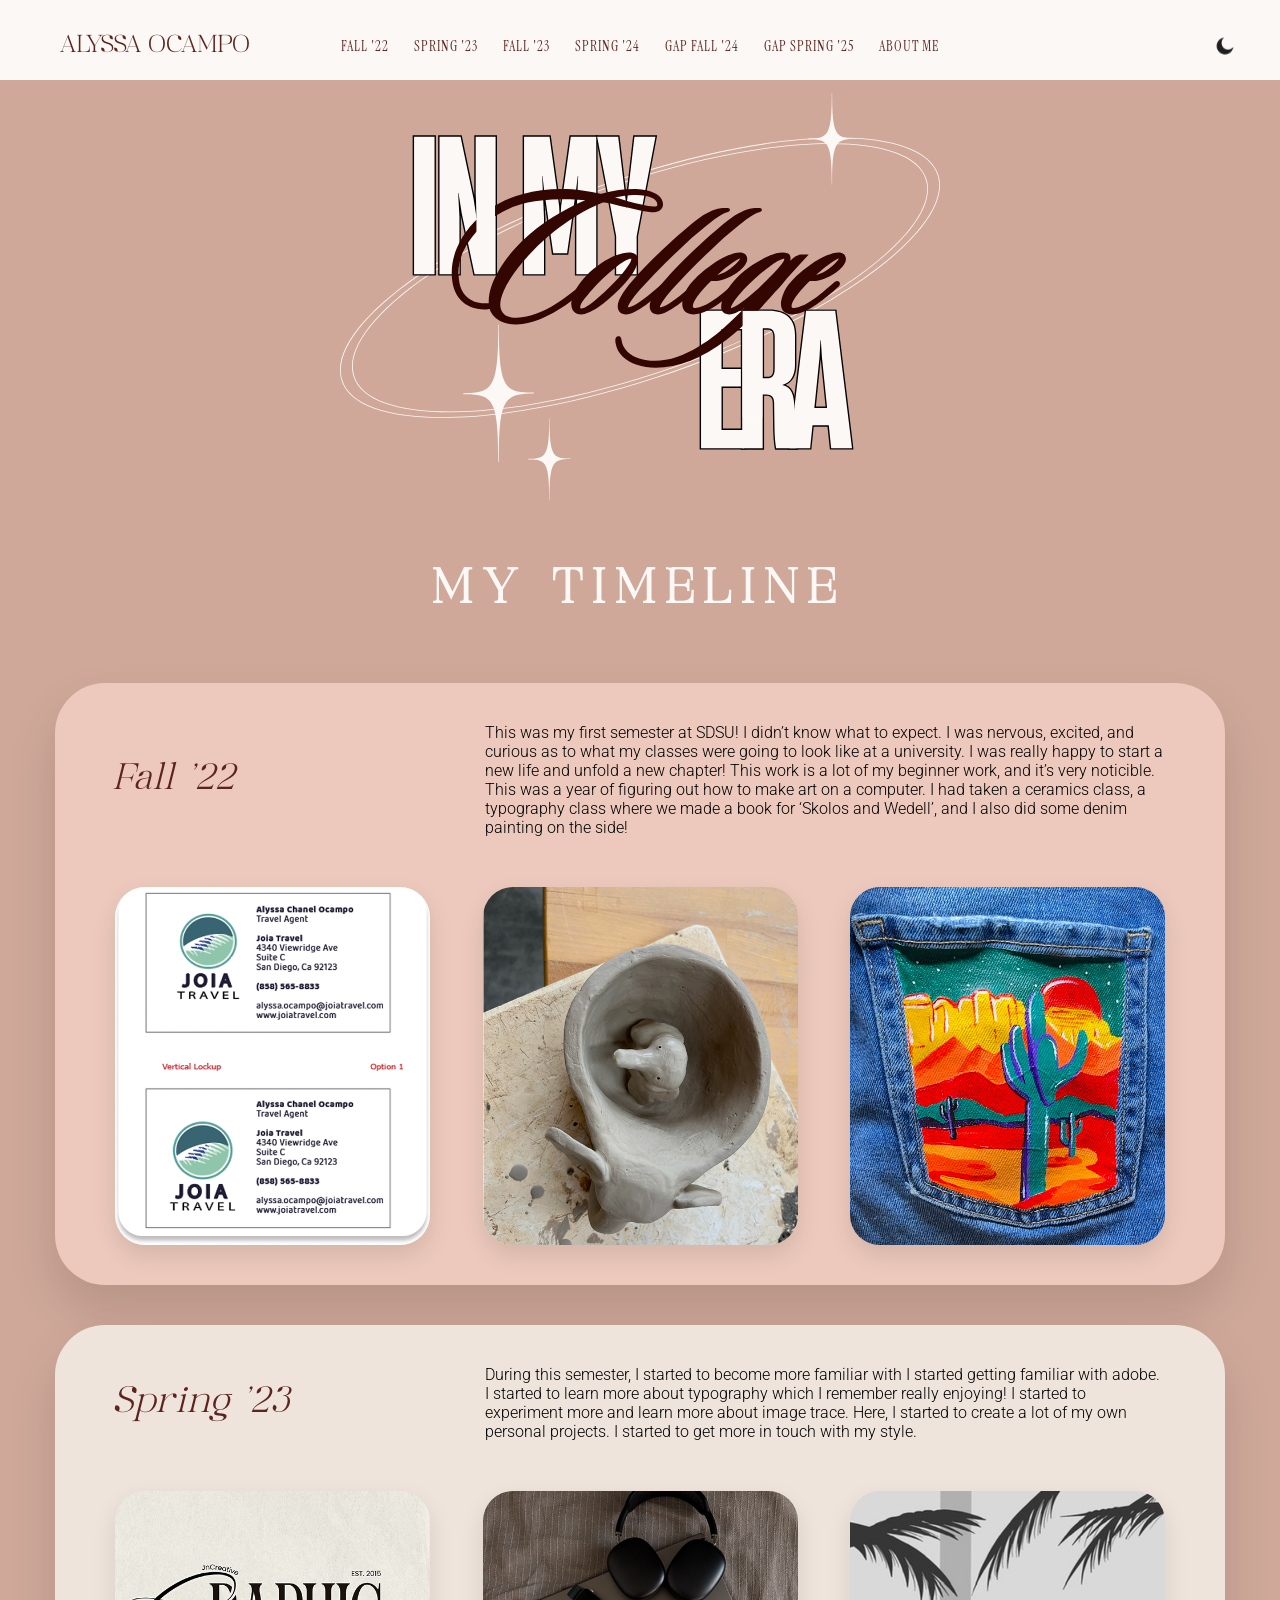
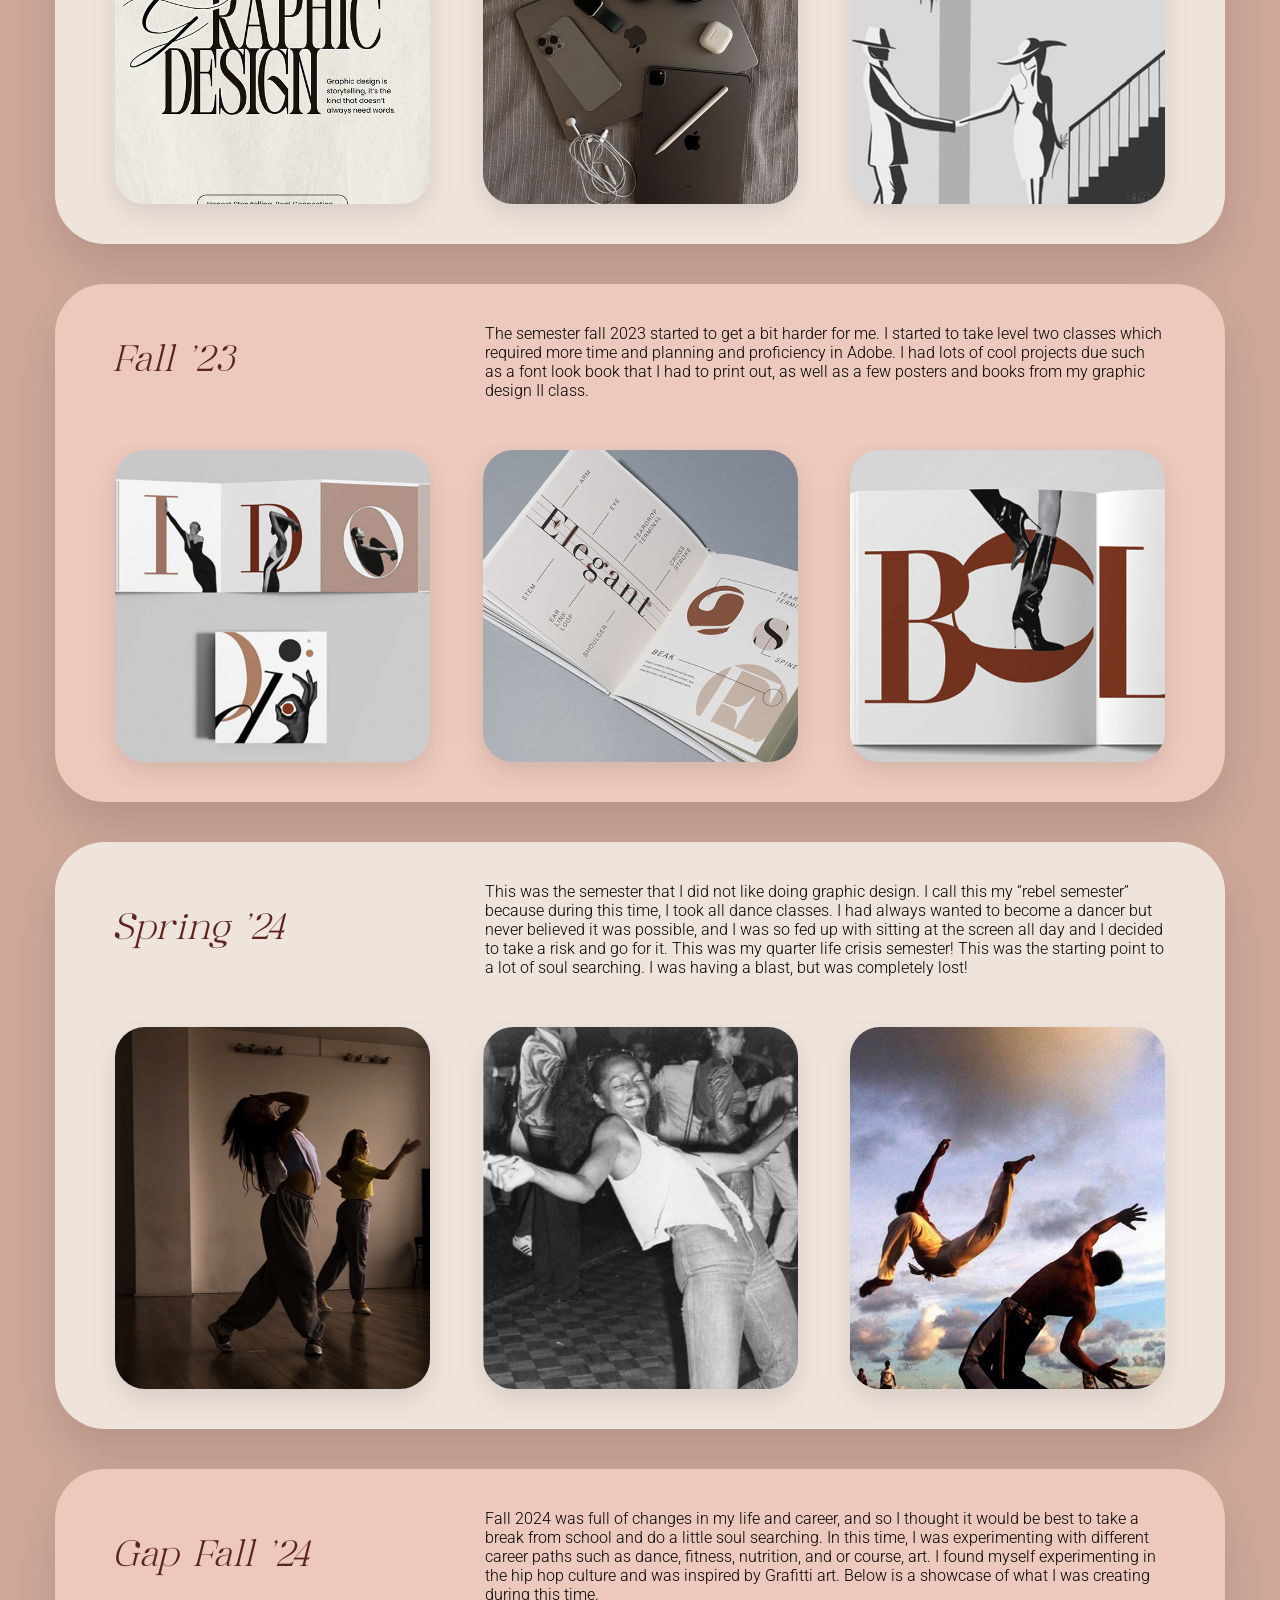
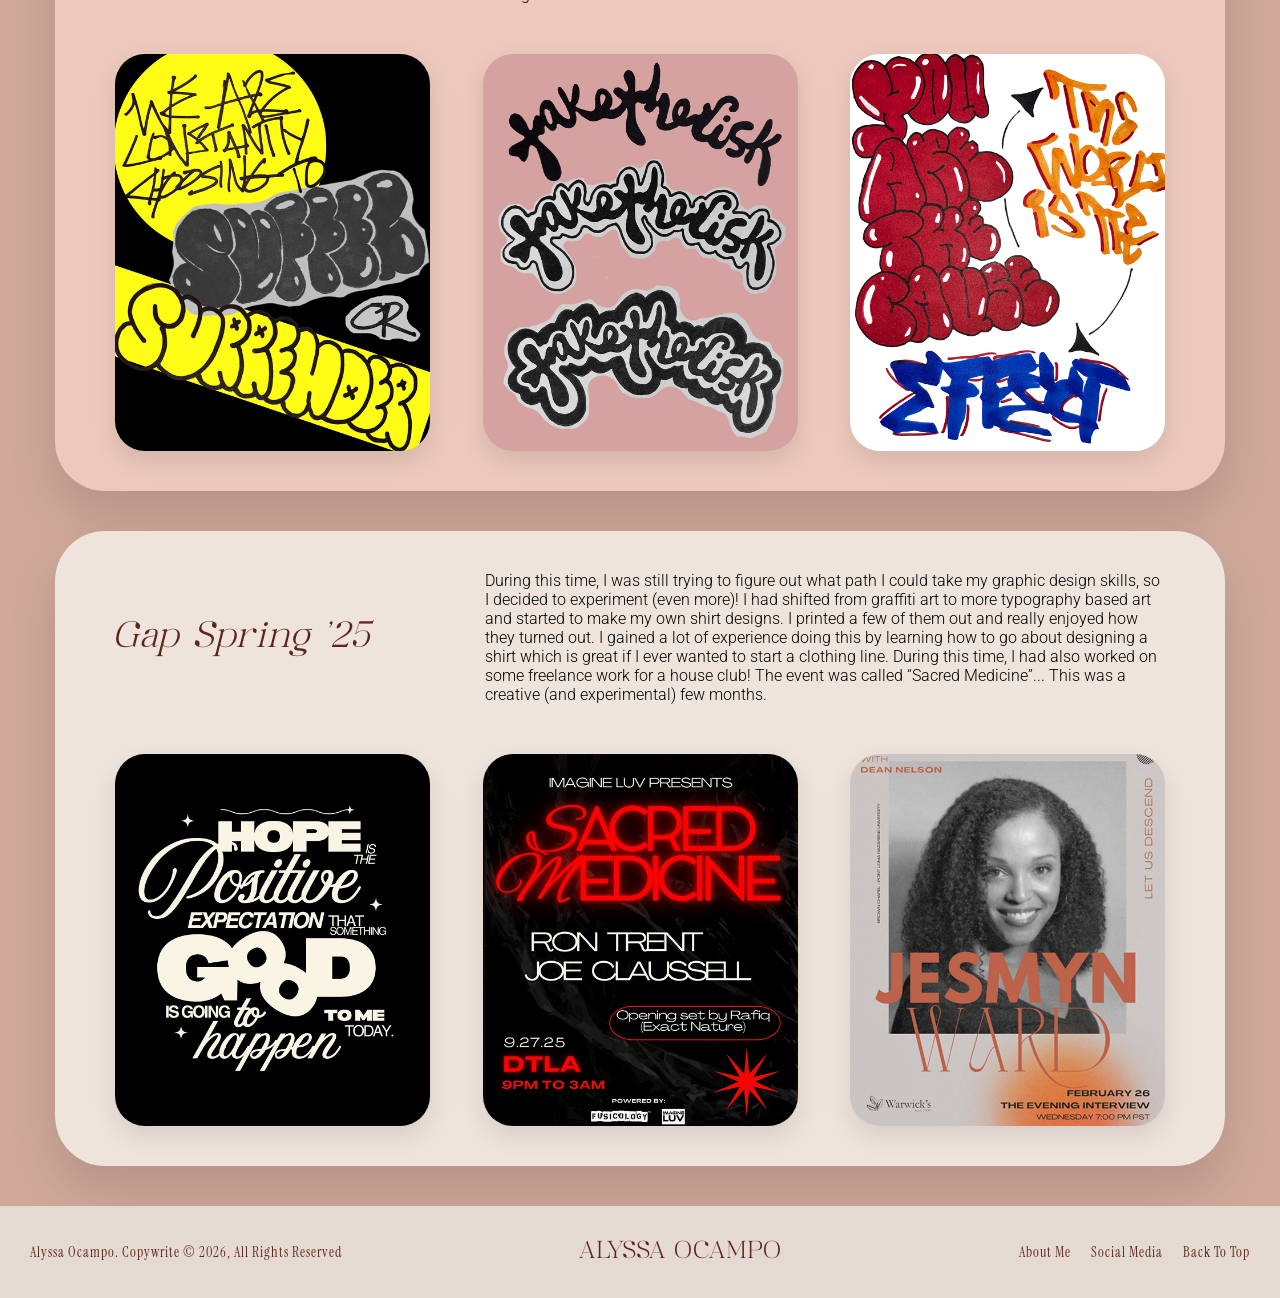
==== index.html @ 9df37e6b "Initial Build" ====
<!DOCTYPE html>
<html lang="en">
<head>
  <meta charset="UTF-8">
  <meta name="author" content="Art 444 Student Work">
  <meta name="viewport" content="width=device-width, initial-scale=1, shrink-to-fit=no">
 <title>Alyssa's Website</title>
  <link rel="stylesheet" href="css/styles.css">
  <link rel="stylesheet" href="css/responsive.css">
</head>

<!--this is my nav bar...
add section titles-->
<body>

    <nav>
  <div class="nav-bar-container"> 

    <span class="headername">ALYSSA OCAMPO</span>

    <div class="nav-links" id="nav-links">
      <a href="#section-1">FALL '22</a>
      <a href="#section-2">SPRING '23</a>
      <a href="#section-3">FALL '23</a>
      <a href="#section-4">SPRING '24</a>
      <a href="#section-5">GAP FALL '24</a>
      <a href="#section-6">GAP SPRING '25</a>
      <a class="button" href="about.html" target="_blank ">ABOUT ME</a>
    </div>

    <div class="nav-right">
      <div class="menu-toggle">☰</div>
      <img class="darkmoon" src="images/darkmoon.svg" alt="Dark moon">
    </div>

  </div>
</nav>

<!-- MAIN HEADER --> 
<section id="header" class="header">
  <div class="container">

   <img class="collegeera" src="images/in-my-college-era.svg" alt="College era vector">

    <h1 class="main-timeline">MY TIMELINE</h1>
  
  </div>
</section>

<!-- FIRST SECTION 
 download images and name your images from figma... save as svg, put in root folder, follow example we did in class for the rest of my pics--> 
<section id="section-1">
  <div class="container-odd">

<div class="headline">
    <h2>Fall '22</h2>
    <p> This was my first semester at SDSU! I didn’t know what to expect. I was nervous, excited, and curious as to what my classes were going to look like at a university. I was really happy to start a new life and unfold a new chapter! This work is a lot of my beginner work, and it’s very noticible. This was a year of figuring out how to make art on a computer. I had taken a ceramics class, a typography class where we made a book for ‘Skolos and Wedell’, and I also did some denim painting on the side! </p>
</div>

    <div class="gallery">
      <img class="gallery-image" src="images/project1.1.jpg" alt="Joia" loading="lazy"/>
      <img class="gallery-image" src="images/project1.2.jpg" alt="Elephant cup" loading="lazy"/>
      <img class="gallery-image" src="images/project1.3.jpg" alt="Jean painting" loading="lazy"/>
    </div>
  </div>
</section>

<!-- SECOND SECTION -->  
<section id="section-2">
  <div class="container-even">

<div class="headline">    
  <h2>Spring '23</h2>
  <p>During this semester, I started to become more familiar with I started getting familiar with adobe. I started to learn more about typography which I remember really enjoying! I started to experiment more and learn more about image trace. Here, I started to create a lot of my own personal projects. I started to get more in touch with my style.</p>
</div>
   
    <div class="gallery">
      <img class="gallery-image" src="images/project2.1.jpg" alt="Aesthetic graphic design poster" loading="lazy"/>
      <img class="gallery-image" src="images/project2.2.jpg" alt="Aesthetic computer picture" loading="lazy"/>
      <img class="gallery-image" src="images/project2.3.jpg" alt="Procreate image black and white" loading="lazy"/>
    </div>
  </div>
</section>

<!-- THIRD SECTION -->  
<section id="section-3">
  <div class="container-odd">

<div class="headline">
    <h2>Fall '23</h2>
    <p>The semester fall 2023 started to get a bit harder for me. I started to take level two classes which required more time and planning and proficiency in Adobe. I had lots of cool projects due such as a font look book that I had to print out, as well as a few posters and books from my graphic design II class. </p>
</div> 

    <div class="gallery">
      <img class="gallery-image" src="images/project3.1.jpg" alt="Didot lookbook page 1" loading="lazy"/>
      <img class="gallery-image" src="images/project3.2.jpg" alt="Didot lookbook page 2" loading="lazy"/>
      <img class="gallery-image" src="images/project3.3.jpg" alt="Didot lookbook page 3" loading="lazy"/>
    </div>
  </div>
</section>

<!-- FOURTH SECTION -->  
<section id="section-4">
  <div class="container-even">

  <div class="headline"> 
    <h2>Spring '24</h2>
    <p>This was the semester that I did not like doing graphic design. I call this my “rebel semester” because during this time, I took all dance classes. I had always wanted to become a dancer but never believed it was possible, and I was so fed up with sitting at the screen all day and I decided to take a risk and go for it. This was my quarter life crisis semester! This was the starting point  to a lot of soul searching. I was having a blast, but was completely lost! </p>
  </div>

    <div class="gallery">
      <img class="gallery-image" src="images/project4.1.jpg" alt="Dancer in studio" loading="lazy"/>
      <img class="gallery-image" src="images/project4.2.jpg" alt="Dancer on dancefloor" loading="lazy"/>
      <img class="gallery-image" src="images/project4.3.jpg" alt="Dance Poster" loading="lazy"/>
    </div>
  </div>
</section>

<!-- FIFTH SECTION -->  
<section id="section-5">
  <div class="container-odd">

<div class="headline">
    <h2>Gap Fall '24</h2>
    <p>Fall 2024 was full of changes in my life and career, and so I thought it would be best to take a break from school and do a little soul searching. In this time, I was experimenting with different career paths such as dance, fitness, nutrition, and or course, art. I found myself experimenting in the hip hop culture and was inspired by Grafitti art. Below is a showcase of what I was creating during this time.</p>
</div>

    <div class="gallery">
      <img class="gallery-image" src="images/project5.1.jpg" alt="Graffiti poster 1" loading="lazy"/>
      <img class="gallery-image" src="images/project5.2.jpg" alt="Graffiti poster 2" loading="lazy"/>
      <img class="gallery-image" src="images/project5.3.jpg" alt="Graffiti poster 3" loading="lazy"/>
    </div>
  </div>
</section>

<!-- SIXTH SECTION -->  
<section id="section-6">
  <div class="container-even">

  <div class="headline">
      <h2>Gap Spring '25</h2>
      <p>During this time, I was still trying to figure out what path I could take my graphic design skills, so I decided to experiment (even more)! I had shifted from graffiti art to more typography based art and started to make  my own shirt designs. I printed a few of them out and really enjoyed how they turned out. I gained a lot of experience doing this by learning how to go about designing a shirt which is great if I ever wanted to start a clothing line. During this time, I had also worked on some freelance work for a house club! The event was called “Sacred Medicine”... This was a creative (and experimental) few months.</p>
  </div>

    <div class="gallery">
      <img class="gallery-image" src="images/project6.1.jpg" alt="Poster" loading="lazy"/>
      <img class="gallery-image" src="images/project6.2.jpg" alt="Sacred Medicine" loading="lazy"/>
      <img class="gallery-image" src="images/project6.3.jpg" alt="Jesmyn" loading="lazy"/>
    </div>
  </div>
</section>

<!-- FOOTER SECTION -->  
<footer>
  <div class="footer">


      <p class="copywrite">Alyssa Ocampo. Copywrite © 2026, All Rights Reserved</p>
      
    <span class="footername"> ALYSSA OCAMPO</span> 

    
    <div class="links"> 
    <a class="button" href="about.html">About Me</a>
    <a class="link" href="https://www.instagram.com/thealyssachanel/" target="_blank">Social Media</a>
    <a href="#">Back To Top</a>
   
  </div> 

  </div>
</footer>

<script src="js/script.js"></script>
</body>
</html>
---- css/styles.css ----
/* CSS GOES HERE */


* {
margin: 0;
  padding: 0;
}

@font-face {
    font-family: 'maiken';
    src: url(../fonts/maiken.otf);
}

@font-face {
font-family: 'instrumentalserif';
    src: url(../fonts/instrumentalserif.ttf)
}

@font-face {
font-family: 'Roboto-Light.ttf';
    src: url(../fonts/Roboto-Light.ttf)
}

:root{
  --primary-bg-color: #CFA899;
  
}

h2 {font-family: 'maiken';}


html {
    font-family: 'Roboto-Light.ttf', sans-serif;
}
body {
  margin: 0;
	padding: 0;
	border: 0;
	font-size: 100%;
	vertical-align: baseline;
  background-color: #CFA899;
}


/* this affects the colege era logo*/ 

.container {
    width: 100%;
    max-width: 1700px;
    text-align: left;
    margin: 0 auto;}

  
h1 {
    font-size: 3em;
}
/* this is where the background color and height of my nav bar is */
nav {
background-color: #FCF8F5;
height: 80px;
position: relative;
}

/* this is my name in the nav bar */
.headername {
  color:#5D241D;
  font-size: 20px;
  font-family: 'maiken';
  padding: 30px;
}

.nav-bar-container {
  display: flex;
  align-items: center;
  justify-content: space-between;
  font-size: 14px;
  font-family: 'instrumentalserif';
  padding: 0 30px;
}

/* this is getting rid of the blue link */
nav a {text-decoration:none;
color:#5D241D;
}

 /* Hide hamburger on desktop */
.menu-toggle {
  display: none;
}

.nav-right {
  display: flex;
  align-items: left;
  gap: 15px;
  margin-left: auto;
}

.darkmoon {
  width: 40px;
  height: 40px;
}

.nav-links {
  display: flex;
  gap: 25px;              /* space between links */
  position: absolute;     /* lets it truly center */
  left: 50%;
  letter-spacing: 1px;
}

.collegeera {
  width: 600px;
  display: block;
  margin: 0 auto;
}

.main-timeline {
  font-family: 'maiken', serif;
  font-size: 40px;
  text-align: center;
  margin-top: 60px; /*space below "college era" */
  margin-bottom:60px; /*space above first section */
  color: #FCF8F5;
  letter-spacing: 10px;

}

.headline h2 {
  font-family: 'maiken', serif;
  font-size: 30px;
  font-weight: 400;
  font-style: italic;
  margin: 0;
  align-items: center;
  color: #5D241D;
  letter-spacing: 2px;
}
/*this is the paragraph*/

.headline {
  display: grid;
  grid-template-columns: 1fr 2fr;
  gap: 30px;   
  align-items: center;
  margin-bottom: 50px;
  font-family: 'Roboto-Light.ttf';
}

.container-odd,
.container-even {
  max-width: 1050px;  /*this is the boxes behind*/      
  width: 100%;               /* allows breathing room */
  margin: 40px auto;       /* space between sections */
  padding: 40px 60px;     /* internal spacing */
  border-radius: 50px;
  box-shadow: 0 25px 50px rgba(0, 0, 0, 0.12);
}


/*these are the images*/

.gallery {
  display: flex;
  flex-wrap: wrap;
  gap:20px;
  justify-content: space-between;
}

/*this affects the individual images themselves (rounded corners etc) */

.gallery-image {
  border-radius: 30px;
  object-fit: cover;
  box-shadow: 0 10px 25px rgba(0, 0, 0, 0.1);
  width: 30%;
}

.container-even {
  background-color: #efe4dc;
}

.container-odd {
  background-color: #ECC9BC;
}

.copywrite {
  font-family: 'instrumentalserif';
  color: #5D241D;
  font-size: 14px;
  display: flex;
}


.footername {

  font-family:'maiken';
  color:#5D241D;
  font-size: 20px;}

.links {

  font-family:'instrumentalserif';
  color:#5D241D;
  font-size: 14px;
  display: flex;
  gap: 20px;

}

.links a {
  text-decoration: none;
  color: #5D241D;
}
/* the color behind */
.footer {
    background-color: #E5DAD1;
    padding: 30px;
    height: auto;
    display: flex;
    justify-content:space-between;
    align-items: center;
    letter-spacing: 1px;
  
  }



/* ABOUT PAGE*/

.menu-toggle {
  display: none;
}

.nav-right {
  display: flex;
  align-items: center;
  gap:15px;
}

.main-nav-about {
  background-color: #FCF8F5;
  height: 80px;
}

.nav-bar-container {
  display: flex;
  align-items: center;
  justify-content: space-between;
  padding: 0 30px;
  font-size: 14px;
  font-family: 'instrumentalserif';
  position: relative;
}

.headername {
  color: #5D241D;
  font-size: 20px;
  font-family: 'maiken';
}

.main-nav a {
  text-decoration: none;
  color: #5D241D;
}

.nav-links {
  display: flex;
  gap: 25px;
  position: absolute;
  left: 50%;
  transform: translateX(-50%);
  letter-spacing: 1px;
}

.darkmoon {
  width: 50px;
  height: 50px;
}

#about-section {
  background-color: #CFA899;
  padding: 50px 0;              /*this is the space between the nav bar and about me*/
  display: flex;
  justify-content: center;
}

.about-wrapper {
  display:flex;
  align-items: center;
  gap: 80px;
  justify-content: center;
  padding: 0 30px; /*space between the left and right */
}

.group-about-title-right {
  display:flex;
  flex-direction: column;
}

.me {
  width: 425px;
  border-radius: 45px;
  justify-content: center;
  align-items: center;
}

.about-paragraphs {
  max-width: 400px;
  font-family: 'Roboto-Light.ttf';
  line-height: 1.6;
  border-radius: 20px;
  padding: 20px;
  margin: 0px;
  background-color: #F5E1D9;
  font-size: 13px;
  display: flex;
    flex-direction: column;
    gap: 20px;
    box-shadow: 0 25px 50px rgba(0, 0, 0, 0.12);
}

.about-content-paragraphs {
  display:flex;
  flex-flow:column;
  gap: 25px;
}
.faqheading {
  width: 500px;
  margin-bottom: 30px;
}

/* faq sections*/

#faqs {
background-color: #ECC9BC;
padding: 100px 0;
padding: 20px;
}

#faqs .container {
  display: flex;
  justify-content: center;  /*this is the background of FAQS*/
  align-items: flex-start;
  max-width: 1100px;
  margin: 0 auto;
}

/*faqs TITLE*/

.faqtitle {
  width: 300px;
height: auto;
}

details {
width: 100%;
margin-bottom: 20px;
padding: 10px;
}

/* this is removing the default arrow on my page*/
summary {
  list-style: none;
  cursor: pointer;
}

/* This is styling the bubble questions*/
.question {
background-color: #FCF8F5;
padding: 10px 20px;
border-radius: 30px;
text-align: center;
font-size: 14px;
width: 800px;
}
.question:hover {
  background-color: #e8ded7;
}

/* this is styling my ANSWER */
.answer {
  margin-top: 15px;
  font-size: 14px;
  line-height: 1.6;
  width:800px;
}

.faq-right {
  flex: 1;
}

/* footer */

.footername {

  font-family:'maiken';
  color:#5D241D;
  font-size: 20px;}

.links-about {

  font-family:'instrumentalserif';
  color:#5D241D;
  font-size: 14px;
  display: flex;
  gap: 20px;
}

.links-about a {
  text-decoration: none;
  color: #5D241D;
}
/* the color behind */
.footer-about {
    background-color: #E5DAD1;
    padding: 30px;
    height: auto;
    display: flex;
    justify-content:space-between;
    align-items: center;
    letter-spacing: 1px;
  }

  .question{
  width:100%;
  max-width:600px;
}

.answer{
  width:100%;
  max-width:600px;
}
 nav {
  background-color: #FCF8F5;
  height: 80px;
  position: relative;
}

.menu-toggle-about {
  display: none;
}
---- css/responsive.css ----
/* TABLET VIEW */
@media only screen and (max-width:992px) {
.collegeera {
    width: 400px;
  }

  .main-timeline {
    font-size: 30px;
    letter-spacing: 5px;
  }

  .headline {
    grid-template-columns: 1fr;
    text-align: center;
    gap: 15px;
  }

  .container-odd,
  .container-even {
    padding: 25px;
    border-radius: 30px;
  }

  .gallery {
  display: flex;
  flex-wrap: wrap;
  gap:20px;
  justify-content: space-between;
}

/*this affects the individual images themselves (rounded corners etc) */

.gallery-image {
  border-radius: 30px;
  object-fit: cover;
  box-shadow: 0 10px 25px rgba(0, 0, 0, 0.1);
  width: 30%;
  gap: 20px;
}
  /* NAVIGATION */

  .menu-toggle {
    display: block;
    font-size: 28px;
    cursor: pointer;
    line-height: 40px;
    
  }

  .darkmoon {
    display:block;
    width: 50px;
    height: 50px;
  }

  section {
    padding: 0 30px;
  }

  .nav-links {
    display: none;
    flex-direction: column;
    background: #FCF8F5;
    position: absolute;
    top: 80px;
    left: 0;
    width: 100%;
    padding: 20px;
    gap: 15px;
    text-align: center;
  }

  .nav-links.active {
    display: flex;
  }

  .nav-right {
  position: absolute;
  right: 30px;
  top: 50%;
  transform: translateY(-50%);
  display: flex;
  align-items: center;
  gap: 15px;
}

  .footer {
    flex-direction: column;
    gap: 15px;
    text-align: center;
  }



  /* about tablet*/

    /* hide center nav links */
  .nav-links {
    display: none;
  }

  /* show hamburger menu */
  .menu-toggle {
    display: block;
    font-size: 28px;
    cursor: pointer;
  }

  /* keep moon + toggle aligned right */
  .nav-right {
    display: flex;
    align-items: center;
    gap: 12px;
  }

  /* slightly smaller name */
  .headername {
    font-size: 18px;
  }

}

/* MOBILE VIEW */
@media only screen and (max-width: 478px) {

  .collegeera {
    width: 250px;
  }

  .darkmoon {
    width: 40px;
    height: 40px;
    display: block;
  }

  .main-timeline {
    font-size: 16px;
    letter-spacing: 5px;
    margin: 5px;
  }

  .headline {
    grid-template-columns: 1fr;
    text-align: center;
    gap: 15px;
  }

  .container-odd,
  .container-even {
    padding: 25px;
    border-radius: 30px;
  }

  .gallery {
    flex-direction: column;
    justify-content: center;    
    display:flex;
    width: 100%;
  }

  .gallery-image {
    width: 100%; /* one image per row */
  }

  /* NAVIGATION */

  .menu-toggle {
    display: flex;
    font-size: 22px;
    cursor: pointer;
    align-items: center;
    line-height: 1;
    height: 40px;
  }

  .headline {
    font-size: 14px;
  }

  section {
    padding: 0 30px;
  }

  .nav-links {
    display: none;
    flex-direction: column;
    background: #FCF8F5;
    position: absolute;
    top: 80px;
    left: 0;
    width: 100%;
    padding: 20px;
    gap: 15px;
    text-align: center;
  }

  .nav-links.active {
    display: flex;
  }

  .footer {
    flex-direction: column;
    gap: 15px;
    text-align: center;
  }

  .headername {
    font-size: 16px;
    align-items: center;
  }

      .nav-right {
        position: absolute;
        right: 30px;
        top: 50%;
        transform: translateY(-50%);
        display: flex;
        align-items: center;
        gap: 15px;
    }






    
.main-nav-about {
  background-color: #FCF8F5;
  height: 80px;
}

.nav-bar-container {
  display: flex;
  align-items: center;
  justify-content: space-between;
  padding: 0 30px;
  font-size: 14px;
  font-family: 'instrumentalserif';
  position: relative;
}

.headername {
  color: #5D241D;
  font-size: 20px;
  font-family: 'maiken';
}


.nav-links {
  display: flex;
  gap: 25px;
  position: absolute;
  left: 50%;
  transform: translateX(-50%);
  letter-spacing: 1px;
}

.darkmoon {
  width: 80px;
  height: 80px;
}

.about-wrapper {
  flex-direction: column;
  align-items: center;
  text-align: center;
  gap: 25px;
}

.me {
  width:240px;
}

.about-title {
  width: 240px;
}

.about-paragraphs {
  max-width: 280px;
  font-size: 12px;
  padding: 15px;
}

#faqs .container{
  flex-direction: column;
  align-items: center;
  text-align: center;
}

.menu-toggle-about {
    display: flex;
    font-size: 22px;
    cursor: pointer;
    align-items: center;
    line-height: 1;
    height: 40px;
  }

  .nav-links-about {
    display: none;
  }
}

@media only screen and (max-width:992px) {

  .me {
width: 50%;
  }

.about-content-paragraphs {
width: 50%;
}

.about-wrapper{
  flex-direction:column;
  gap:40px;
  text-align:center;
}

.about-content-paragraphs{
  align-items:center;
}

.about-title{
  width:350px;
}

.about-paragraphs{
  max-width:500px;
  width:110%;
  font-size:14px;
}

#faqs .container{
  flex-direction:column;
  align-items:center;
  text-align:center;
}

.faqtitle{
  width:200px;
  margin-bottom:40px;
}

.faq-right{
  width:100%;
  display:flex;
  flex-direction:column;
  align-items:center;
}

.question{
  width:90%;
  max-width:600px;
}

.answer{
  width:90%;
  max-width:600px;
  text-align:left;
}

.question {
        width: 90%;
        margin: 0 auto;
    }

    /* FOOTER */

.footer-about{
  flex-direction:column;
  gap:20px;
  text-align:center;
}

.links-about{
  justify-content:center;
}

}
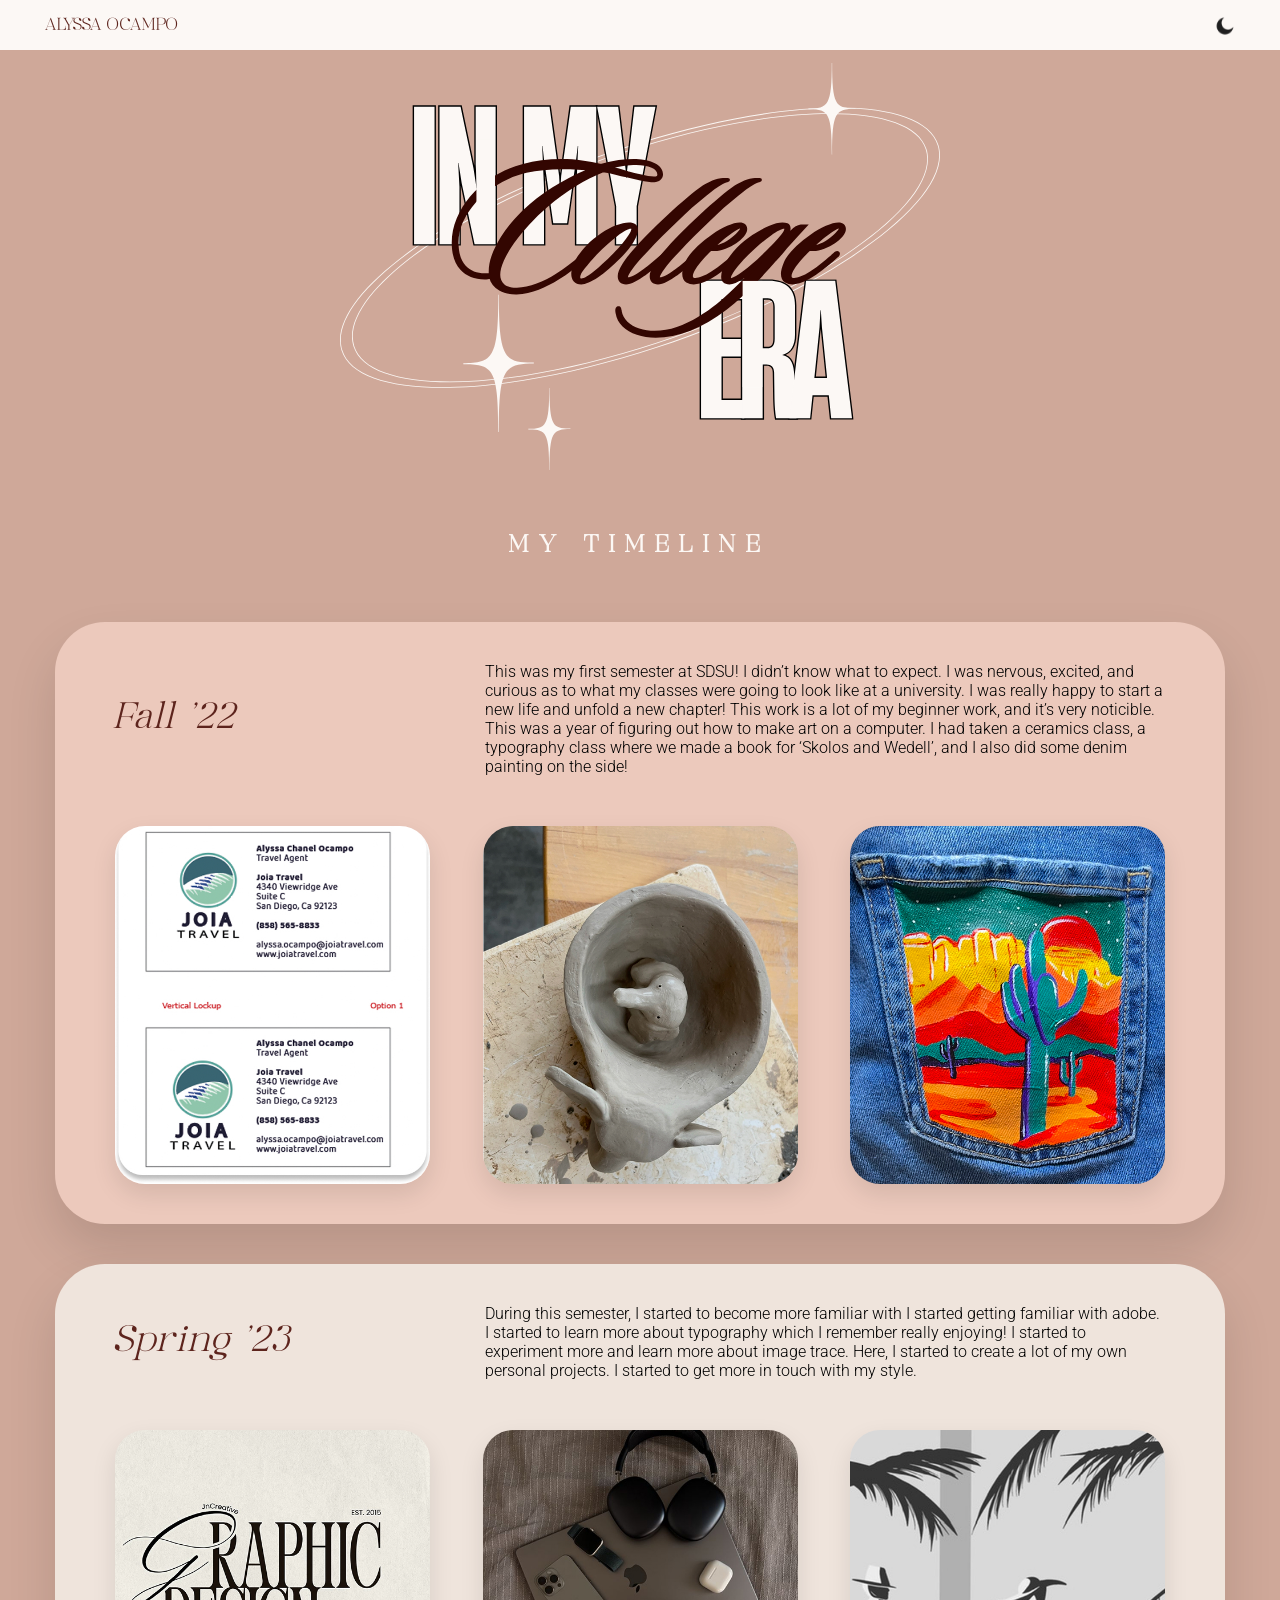
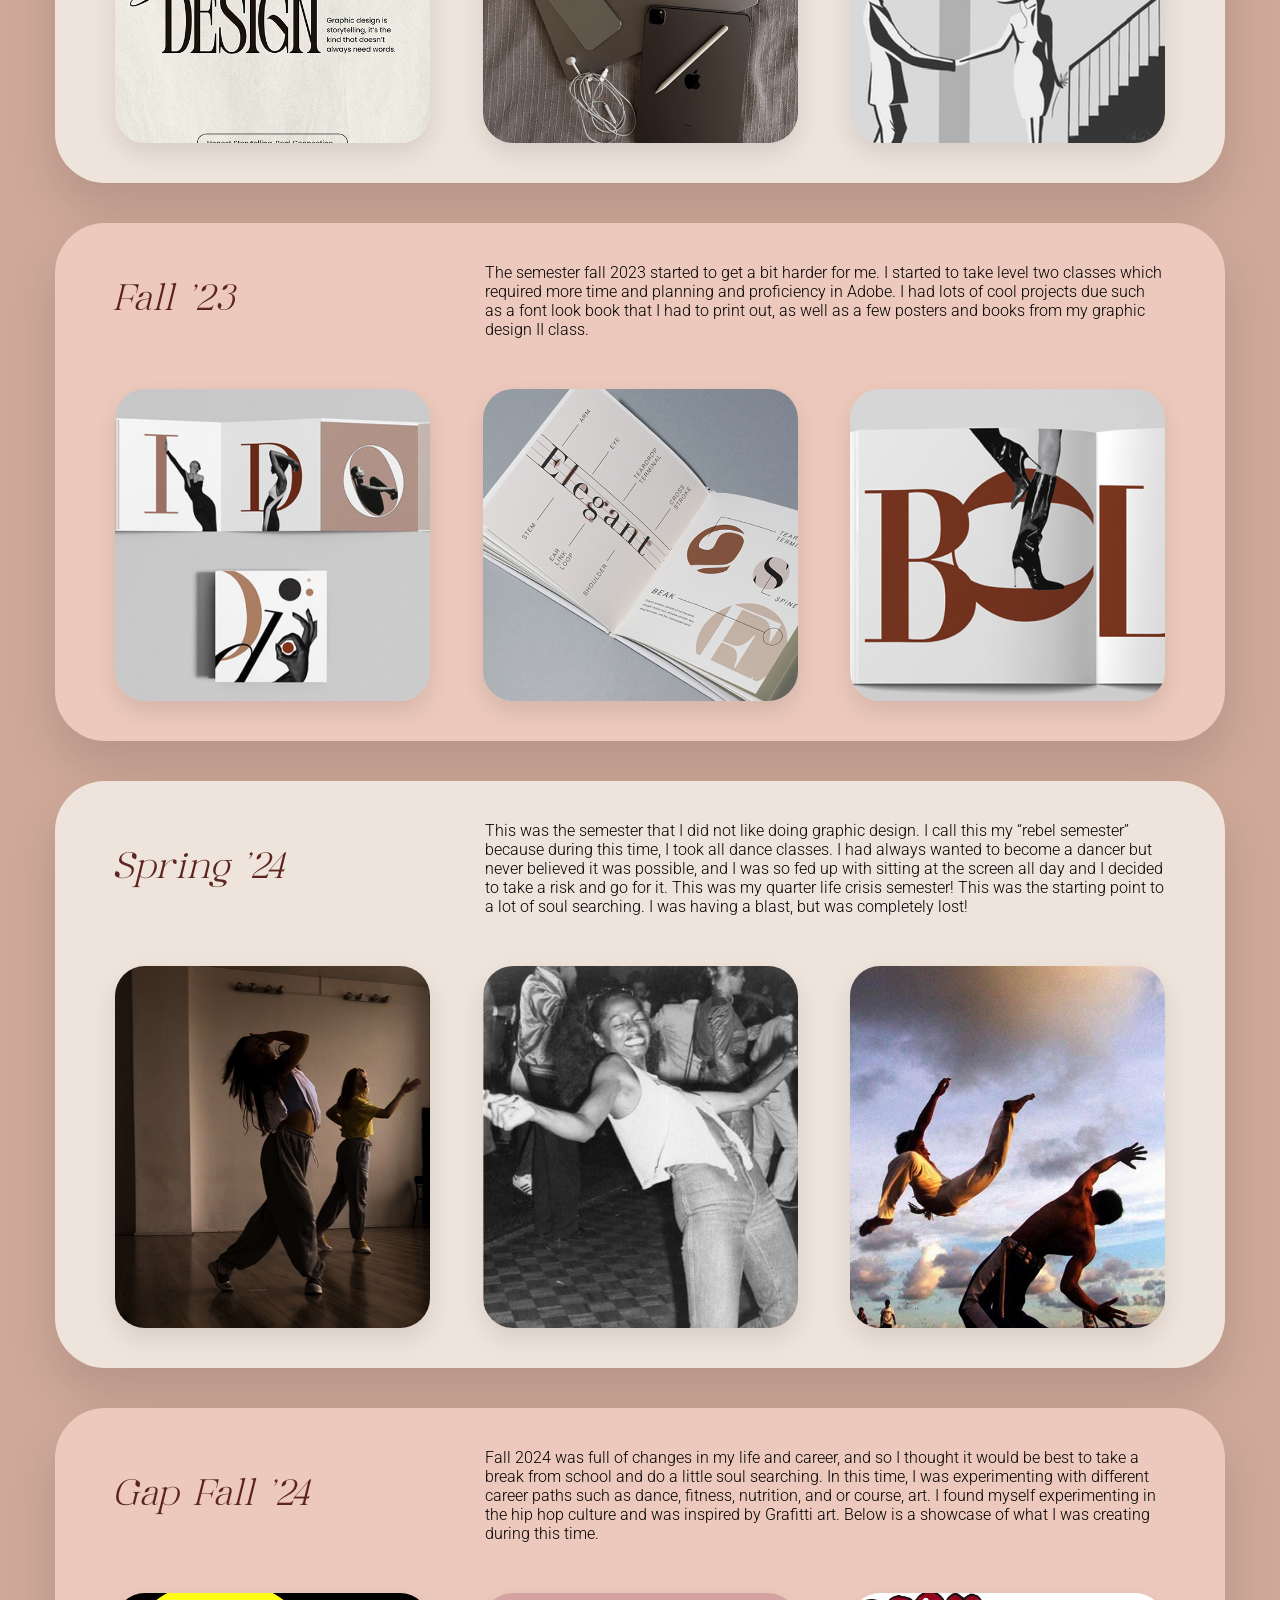
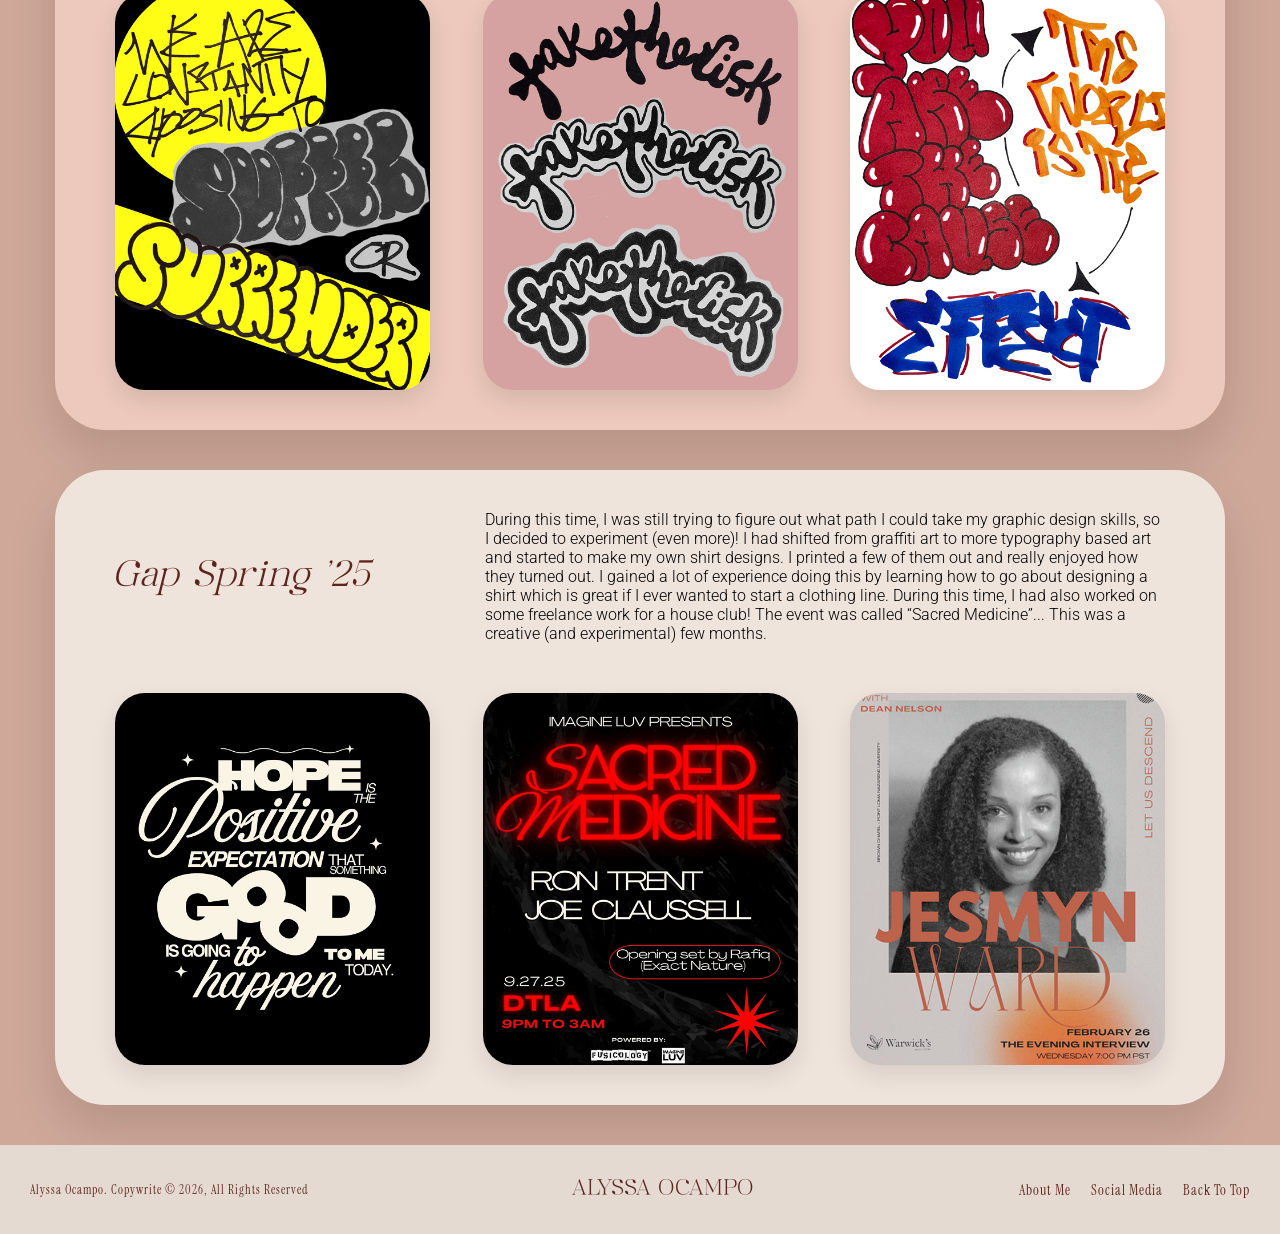
==== commit 32cc6687: "changes changes" ====
--- a/index.html
+++ b/index.html
@@ -18,7 +18,7 @@
 
     <span class="headername">ALYSSA OCAMPO</span>
 
-    <div class="nav-links" id="nav-links">
+    <div class="nav-links">
       <a href="#section-1">FALL '22</a>
       <a href="#section-2">SPRING '23</a>
       <a href="#section-3">FALL '23</a>
@@ -29,7 +29,11 @@
     </div>
 
     <div class="nav-right">
-      <div class="menu-toggle">☰</div>
+      <div class="menu-toggle">
+  <span></span>
+  <span></span>
+  <span></span>
+</div>
       <img class="darkmoon" src="images/darkmoon.svg" alt="Dark moon">
     </div>
 
--- a/css/styles.css
+++ b/css/styles.css
@@ -57,7 +57,7 @@
 /* this is where the background color and height of my nav bar is */
 nav {
 background-color: #FCF8F5;
-height: 80px;
+height: 50px;
 position: relative;
 }
 
@@ -66,7 +66,7 @@
   color:#5D241D;
   font-size: 20px;
   font-family: 'maiken';
-  padding: 30px;
+  padding: 15px;
 }
 
 .nav-bar-container {
@@ -86,6 +86,32 @@
  /* Hide hamburger on desktop */
 .menu-toggle {
   display: none;
+  flex-direction: column;
+  justify-content: center;
+  gap: 5px;
+  cursor: pointer;
+  size: 10px;
+  transform: scale(0.8);
+}
+
+.menu-toggle span {
+  width: 25px;
+  height: 2px;
+  background-color: #5D241D;
+  transition: all 0.3s ease;
+}
+
+/* ANIMATION TO X */
+.menu-toggle.active span:nth-child(1) {
+  transform: rotate(45deg) translate(5px, 5px);
+}
+
+.menu-toggle.active span:nth-child(2) {
+  opacity: 0;
+}
+
+.menu-toggle.active span:nth-child(3) {
+  transform: rotate(-45deg) translate(5px, -5px);
 }
 
 .nav-right {
@@ -106,6 +132,14 @@
   position: absolute;     /* lets it truly center */
   left: 50%;
   letter-spacing: 1px;
+}
+
+.nav-links a {
+  transition: opacity 0.2s ease;
+}
+
+.nav-links a:hover {
+  opacity: 0.6;
 }
 
 .collegeera {
@@ -149,7 +183,6 @@
 .container-odd,
 .container-even {
   max-width: 1050px;  /*this is the boxes behind*/      
-  width: 100%;               /* allows breathing room */
   margin: 40px auto;       /* space between sections */
   padding: 40px 60px;     /* internal spacing */
   border-radius: 50px;
@@ -186,7 +219,7 @@
 .copywrite {
   font-family: 'instrumentalserif';
   color: #5D241D;
-  font-size: 14px;
+  font-size: 12px;
   display: flex;
 }
 
@@ -225,6 +258,15 @@
 
 
 
+
+
+
+
+
+
+
+
+
 /* ABOUT PAGE*/
 
 .menu-toggle {
@@ -252,17 +294,6 @@
   position: relative;
 }
 
-.headername {
-  color: #5D241D;
-  font-size: 20px;
-  font-family: 'maiken';
-}
-
-.main-nav a {
-  text-decoration: none;
-  color: #5D241D;
-}
-
 .nav-links {
   display: flex;
   gap: 25px;
@@ -270,6 +301,18 @@
   left: 50%;
   transform: translateX(-50%);
   letter-spacing: 1px;
+}
+
+
+.headername {
+  color: #5D241D;
+  font-size: 20px;
+  font-family: 'maiken';
+}
+
+.main-nav a {
+  text-decoration: none;
+  color: #5D241D;
 }
 
 .darkmoon {
@@ -373,16 +416,26 @@
 font-size: 14px;
 width: 800px;
 }
+
+.question {
+  width: 100%;
+  max-width: 600px;
+  margin: 0 auto;   /* 🔥 centers the pill */
+  text-align: center;
+}
+
 .question:hover {
   background-color: #e8ded7;
 }
 
 /* this is styling my ANSWER */
 .answer {
-  margin-top: 15px;
-  font-size: 14px;
-  line-height: 1.6;
-  width:800px;
+  width: 100%;
+  max-width: 600px;
+  margin: 0 auto;         
+  text-align: center;
+  font-size: 13px;
+  padding: 15px 20px;
 }
 
 .faq-right {
@@ -395,7 +448,7 @@
 
   font-family:'maiken';
   color:#5D241D;
-  font-size: 20px;}
+  font-size: 18px;}
 
 .links-about {
 
@@ -421,18 +474,9 @@
     letter-spacing: 1px;
   }
 
-  .question{
-  width:100%;
-  max-width:600px;
-}
-
-.answer{
-  width:100%;
-  max-width:600px;
-}
  nav {
   background-color: #FCF8F5;
-  height: 80px;
+  height: 50px;
   position: relative;
 }
 
--- a/css/responsive.css
+++ b/css/responsive.css
@@ -10,10 +10,15 @@
   }
 
   .headline {
-    grid-template-columns: 1fr;
-    text-align: center;
-    gap: 15px;
-  }
+  grid-template-columns: 1fr;
+  text-align: center;
+}
+
+.headline p {
+  max-width: 500px;
+  margin: 0 auto;
+  line-height: 1.6;
+}
 
   .container-odd,
   .container-even {
@@ -40,17 +45,151 @@
   /* NAVIGATION */
 
   .menu-toggle {
-    display: block;
-    font-size: 28px;
-    cursor: pointer;
-    line-height: 40px;
-    
-  }
+  display: flex !important;
+}
 
   .darkmoon {
     display:block;
     width: 50px;
     height: 50px;
+  }
+
+  section {
+    padding: 0 30px;
+  }
+
+  .nav-links {
+  display: none; /* 🔥 hide by default */
+  flex-direction: column;
+  background: #FCF8F5;
+  position: absolute;
+  top: 80px;
+  left: 0;
+  width: 100%;
+  padding: 20px;
+  gap: 15px;
+  text-align: center;
+}
+
+  .nav-links.active {
+  opacity: 1;
+  transform: translateY(0);
+  pointer-events: auto;
+}
+
+.nav-right {
+  display: flex;
+  align-items: center;
+  gap: 10px;
+}
+
+  .footer {
+    flex-direction: column;
+    gap: 15px;
+    text-align: center;
+  }
+
+  .menu-toggle.active span:nth-child(1) {
+  transform: rotate(45deg) translate(5px, 5px);
+}
+
+.menu-toggle.active span:nth-child(2) {
+  opacity: 0;
+}
+
+.menu-toggle.active span:nth-child(3) {
+  transform: rotate(-45deg) translate(5px, -5px);
+}
+
+
+
+  /* about tablet*/
+
+    /* hide center nav links */
+  .nav-links {
+    display: none;
+  }
+
+  /* show hamburger menu */
+  .menu-toggle {
+    display: block;
+    font-size: 28px;
+    cursor: pointer;
+  }
+
+  /* keep moon + toggle aligned right */
+  .nav-right {
+    display: flex;
+    align-items: center;
+    gap: 12px;
+  }
+
+  /* slightly smaller name */
+  .headername {
+    font-size: 18px;
+  }
+
+}
+
+/* MOBILE VIEW */
+@media only screen and (max-width: 370px) {
+
+  .collegeera {
+    width: 250px;
+  }
+
+  .darkmoon {
+    width: 40px;
+    height: 40px;
+    display: block;
+  }
+
+  .main-timeline {
+    font-size: 16px;
+    letter-spacing: 5px;
+    margin: 5px;
+  }
+
+  .headername {
+    font-size: 16px;
+   }
+
+  .headline {
+    grid-template-columns: 1fr;
+    text-align: center;
+    gap: 15px;
+  }
+
+  .container-odd,
+  .container-even {
+    padding: 25px;
+    border-radius: 30px;
+  }
+
+  .gallery {
+    flex-direction: column;
+    justify-content: center;    
+    display:flex;
+    width: 100%;
+  }
+
+  .gallery-image {
+    width: 100%; /* one image per row */
+  }
+
+  /* NAVIGATION */
+
+  .menu-toggle {
+    display: flex;
+    font-size: 22px;
+    cursor: pointer;
+    align-items: center;
+    line-height: 1;
+    height: 40px;
+  }
+
+  .headline {
+    font-size: 14px;
   }
 
   section {
@@ -74,140 +213,12 @@
     display: flex;
   }
 
-  .nav-right {
-  position: absolute;
-  right: 30px;
-  top: 50%;
-  transform: translateY(-50%);
-  display: flex;
-  align-items: center;
-  gap: 15px;
-}
-
   .footer {
     flex-direction: column;
     gap: 15px;
     text-align: center;
   }
 
-
-
-  /* about tablet*/
-
-    /* hide center nav links */
-  .nav-links {
-    display: none;
-  }
-
-  /* show hamburger menu */
-  .menu-toggle {
-    display: block;
-    font-size: 28px;
-    cursor: pointer;
-  }
-
-  /* keep moon + toggle aligned right */
-  .nav-right {
-    display: flex;
-    align-items: center;
-    gap: 12px;
-  }
-
-  /* slightly smaller name */
-  .headername {
-    font-size: 18px;
-  }
-
-}
-
-/* MOBILE VIEW */
-@media only screen and (max-width: 478px) {
-
-  .collegeera {
-    width: 250px;
-  }
-
-  .darkmoon {
-    width: 40px;
-    height: 40px;
-    display: block;
-  }
-
-  .main-timeline {
-    font-size: 16px;
-    letter-spacing: 5px;
-    margin: 5px;
-  }
-
-  .headline {
-    grid-template-columns: 1fr;
-    text-align: center;
-    gap: 15px;
-  }
-
-  .container-odd,
-  .container-even {
-    padding: 25px;
-    border-radius: 30px;
-  }
-
-  .gallery {
-    flex-direction: column;
-    justify-content: center;    
-    display:flex;
-    width: 100%;
-  }
-
-  .gallery-image {
-    width: 100%; /* one image per row */
-  }
-
-  /* NAVIGATION */
-
-  .menu-toggle {
-    display: flex;
-    font-size: 22px;
-    cursor: pointer;
-    align-items: center;
-    line-height: 1;
-    height: 40px;
-  }
-
-  .headline {
-    font-size: 14px;
-  }
-
-  section {
-    padding: 0 30px;
-  }
-
-  .nav-links {
-    display: none;
-    flex-direction: column;
-    background: #FCF8F5;
-    position: absolute;
-    top: 80px;
-    left: 0;
-    width: 100%;
-    padding: 20px;
-    gap: 15px;
-    text-align: center;
-  }
-
-  .nav-links.active {
-    display: flex;
-  }
-
-  .footer {
-    flex-direction: column;
-    gap: 15px;
-    text-align: center;
-  }
-
-  .headername {
-    font-size: 16px;
-    align-items: center;
-  }
 
       .nav-right {
         position: absolute;
@@ -219,6 +230,9 @@
         gap: 15px;
     }
 
+  
+}
+
 
 
 
@@ -242,13 +256,13 @@
 
 .headername {
   color: #5D241D;
-  font-size: 20px;
+  font-size: 14px;
   font-family: 'maiken';
 }
 
 
 .nav-links {
-  display: flex;
+  display: none;
   gap: 25px;
   position: absolute;
   left: 50%;
@@ -257,8 +271,8 @@
 }
 
 .darkmoon {
-  width: 80px;
-  height: 80px;
+  width: 50px;
+  height: 50px;
 }
 
 .about-wrapper {
@@ -293,14 +307,30 @@
     font-size: 22px;
     cursor: pointer;
     align-items: center;
-    line-height: 1;
-    height: 40px;
+    line-height: .5;
+    height: 20px;
   }
 
   .nav-links-about {
     display: none;
   }
-}
+
+.main-timeline {
+  font-family: 'maiken', serif;
+  font-size: 20px;
+  text-align: center;
+  margin-top: 60px; /*space below "college era" */
+  margin-bottom:60px; /*space above first section */
+  color: #FCF8F5;
+  letter-spacing: 10px;
+
+}
+
+
+
+
+
+
 
 @media only screen and (max-width:992px) {
 
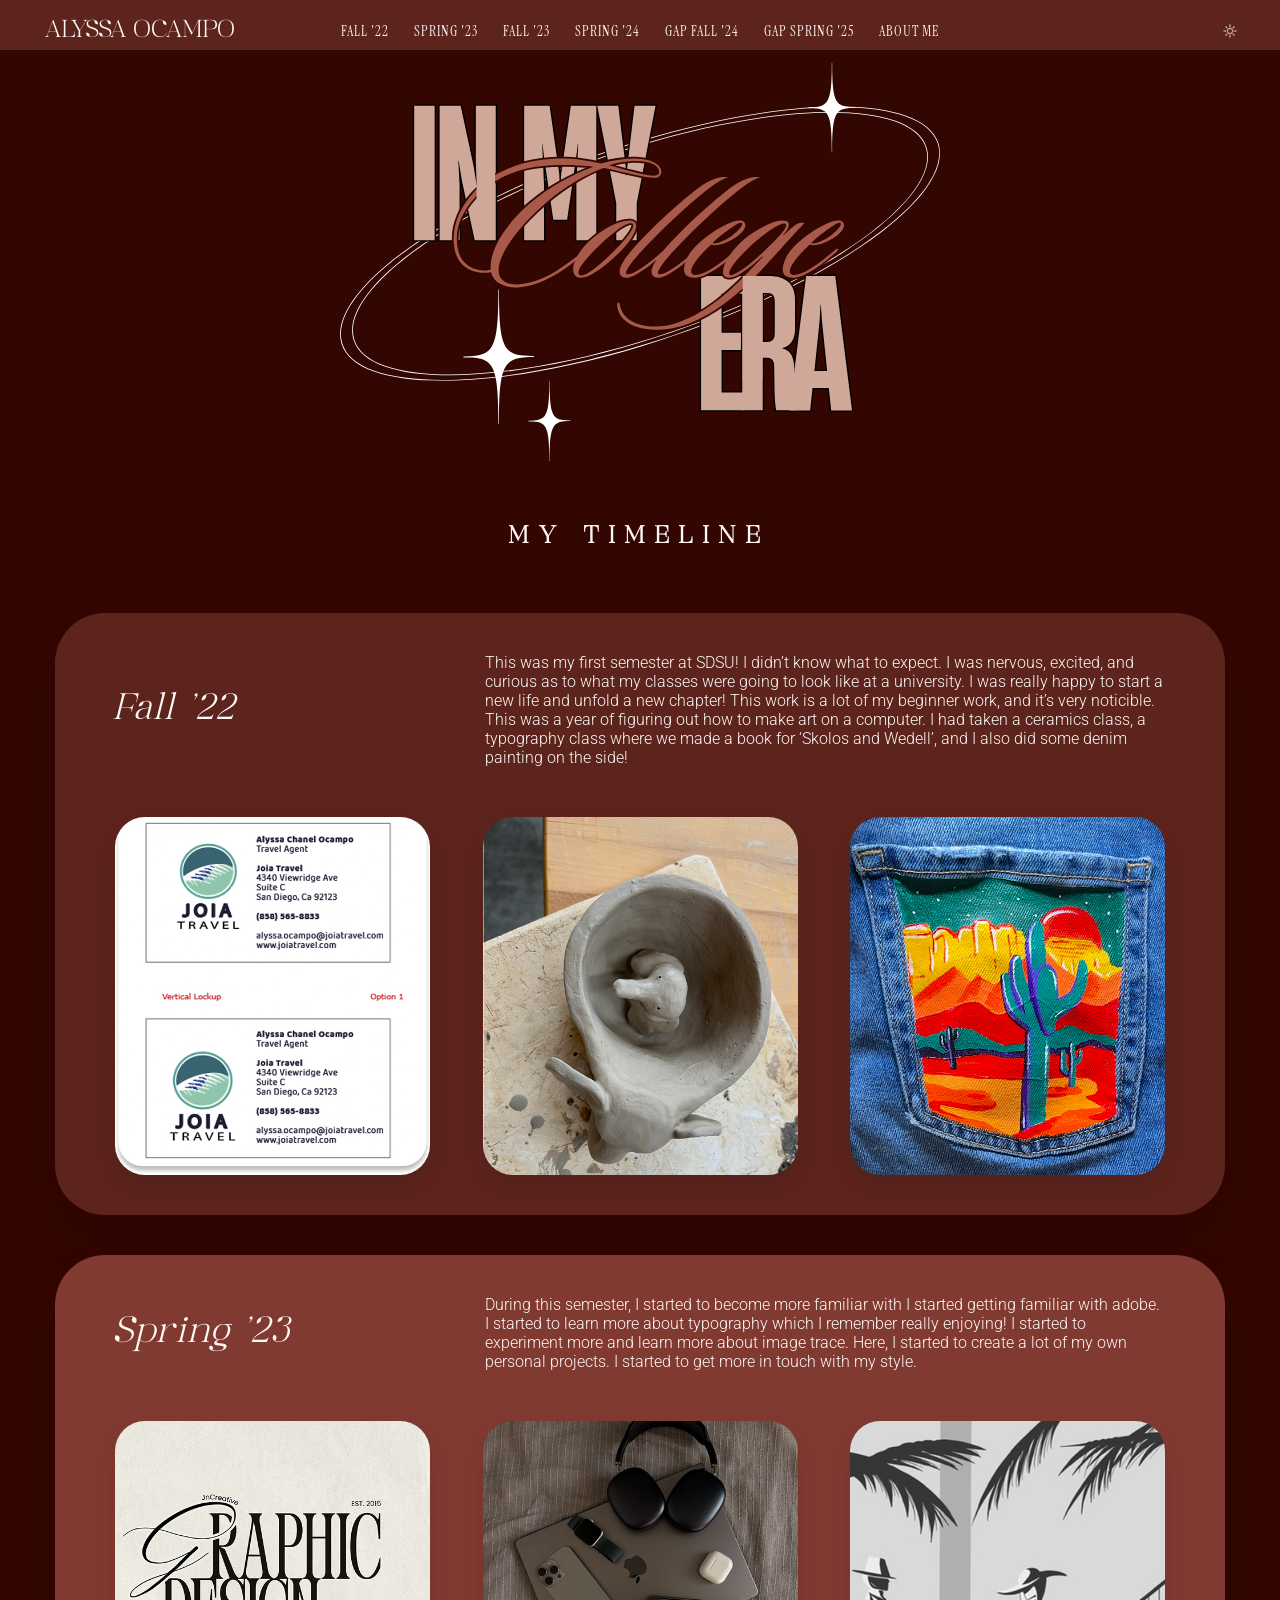
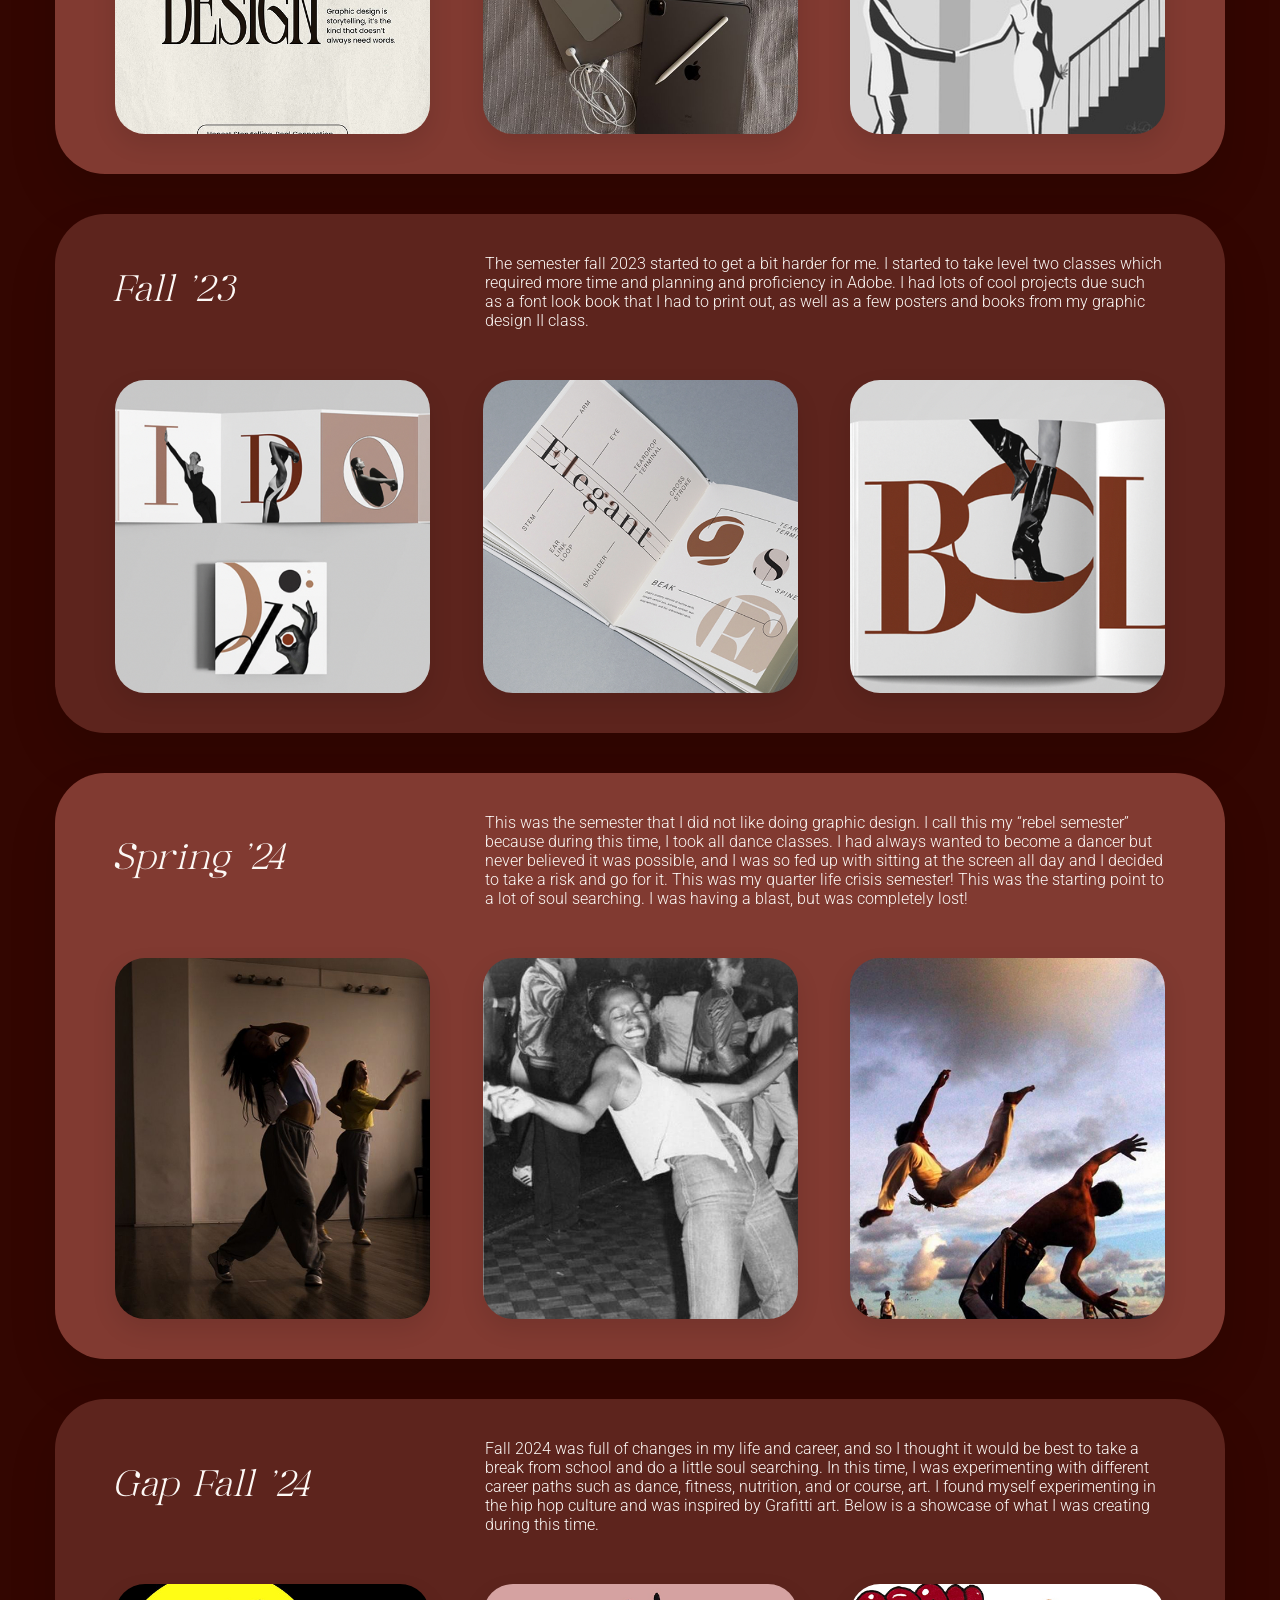
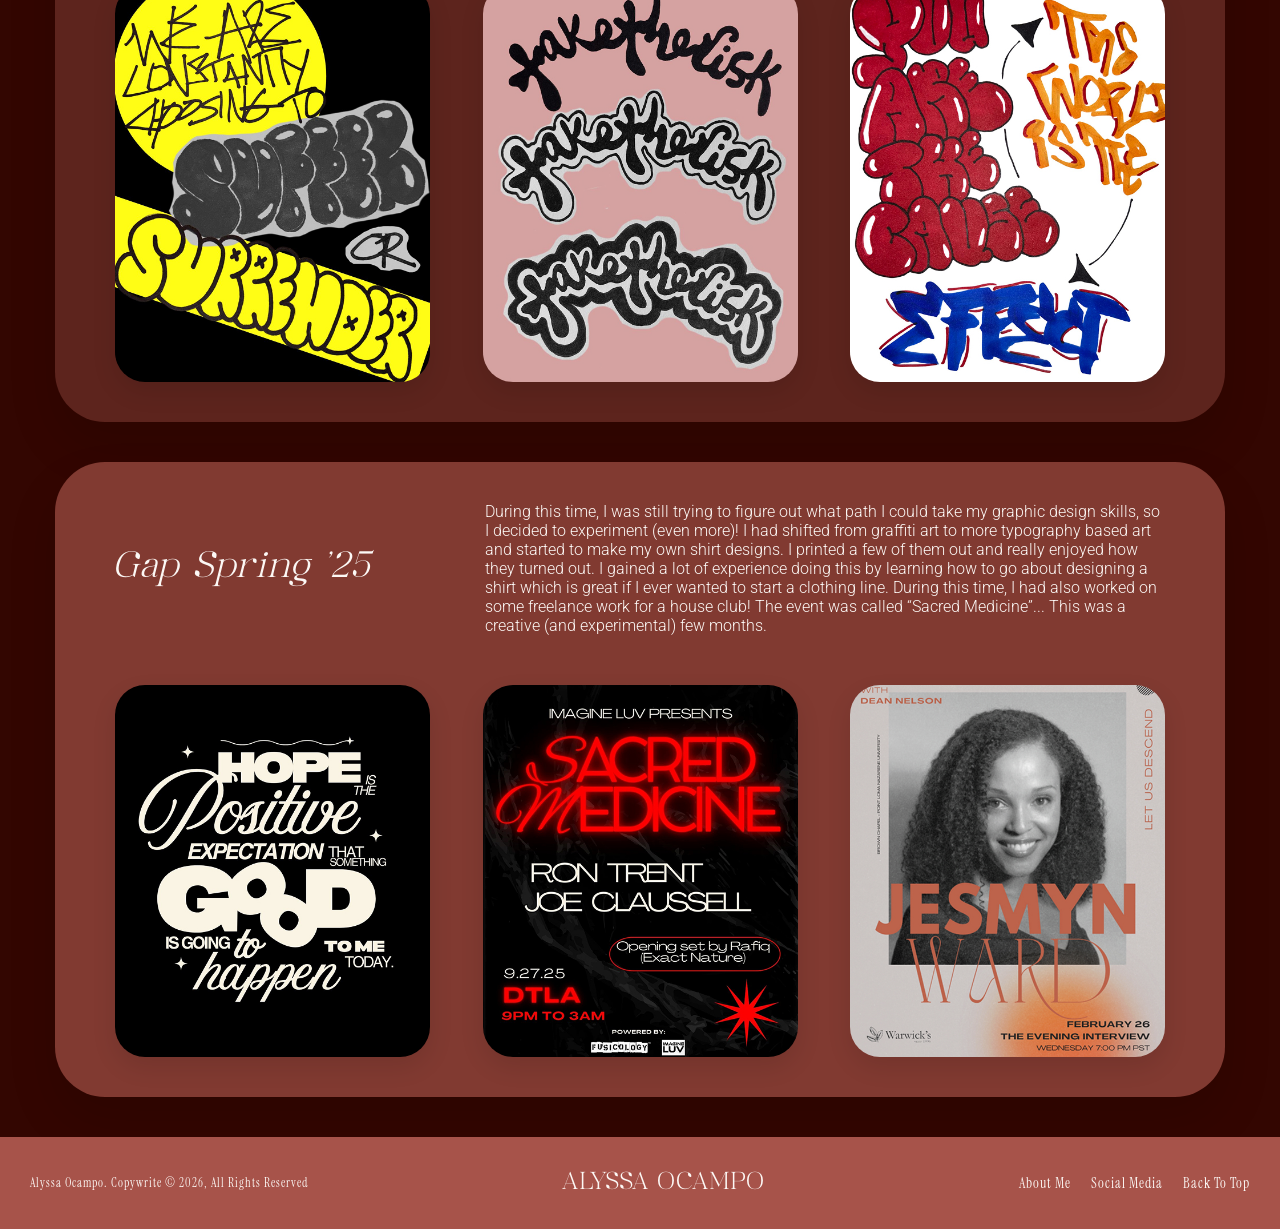
==== commit 44e8b2cf: "changes" ====
--- a/index.html
+++ b/index.html
@@ -5,7 +5,7 @@
   <meta name="author" content="Art 444 Student Work">
   <meta name="viewport" content="width=device-width, initial-scale=1, shrink-to-fit=no">
  <title>Alyssa's Website</title>
-  <link rel="stylesheet" href="css/styles.css">
+  <link rel="stylesheet" href="css/styles.css" id="lightmode">
   <link rel="stylesheet" href="css/responsive.css">
 </head>
 
@@ -19,6 +19,36 @@
     <span class="headername">ALYSSA OCAMPO</span>
 
     <div class="nav-links">
+      <a class="links" href="#section-1">FALL '22</a>
+      <a class="links" href="#section-2">SPRING '23</a>
+      <a class="links" href="#section-3">FALL '23</a>
+      <a class="links" href="#section-4">SPRING '24</a>
+      <a class="links" href="#section-5">GAP FALL '24</a>
+      <a class="links" href="#section-6">GAP SPRING '25</a>
+      <a class="button" href="about.html" target="_blank ">ABOUT ME</a>
+    </div>
+
+    <div class="nav-right">
+      <div class="menu-toggle">
+  <span></span>
+  <span></span>
+  <span></span>
+</div>
+      <img class="toggle darkmoon" onclick="toggletheme()" src="images/darkmoon.svg" alt="Dark moon">
+    
+    
+    <img class="toggle lightsun" onclick="toggletheme()" src="images/brightmode.svg" alt="Dark moon">
+    
+    
+    
+    
+    </div>
+
+  </div>
+
+<div class="dropdown">
+
+  <div class="dropdown-style" id="topNav">
       <a href="#section-1">FALL '22</a>
       <a href="#section-2">SPRING '23</a>
       <a href="#section-3">FALL '23</a>
@@ -27,25 +57,19 @@
       <a href="#section-6">GAP SPRING '25</a>
       <a class="button" href="about.html" target="_blank ">ABOUT ME</a>
     </div>
-
-    <div class="nav-right">
-      <div class="menu-toggle">
-  <span></span>
-  <span></span>
-  <span></span>
-</div>
-      <img class="darkmoon" src="images/darkmoon.svg" alt="Dark moon">
-    </div>
-
-  </div>
+</div>
 </nav>
+
+
 
 <!-- MAIN HEADER --> 
 <section id="header" class="header">
   <div class="container">
 
    <img class="collegeera" src="images/in-my-college-era.svg" alt="College era vector">
-
+   
+   <img class="college-era-dark" src="images/college-era-dark.svg" alt="College era vector">
+    
     <h1 class="main-timeline">MY TIMELINE</h1>
   
   </div>
--- a/css/styles.css
+++ b/css/styles.css
@@ -94,6 +94,9 @@
   transform: scale(0.8);
 }
 
+
+
+
 .menu-toggle span {
   width: 25px;
   height: 2px;
@@ -101,18 +104,6 @@
   transition: all 0.3s ease;
 }
 
-/* ANIMATION TO X */
-.menu-toggle.active span:nth-child(1) {
-  transform: rotate(45deg) translate(5px, 5px);
-}
-
-.menu-toggle.active span:nth-child(2) {
-  opacity: 0;
-}
-
-.menu-toggle.active span:nth-child(3) {
-  transform: rotate(-45deg) translate(5px, -5px);
-}
 
 .nav-right {
   display: flex;
@@ -269,6 +260,30 @@
 
 /* ABOUT PAGE*/
 
+
+.dropdown-style {
+  display: flex;
+  flex-direction: column;
+  align-items: center;
+  gap: 25px;
+  background-color: #FCF8F5;
+  padding: 25px 0;
+  width: 100%;
+}
+
+.dropdown {
+  display: none;
+  position: absolute; /* 🔥 THIS IS THE KEY */
+  left: 0;
+  width: 100%;
+
+}
+
+.dropdown.active {
+  display: block;
+}
+
+
 .menu-toggle {
   display: none;
 }
@@ -284,15 +299,6 @@
   height: 80px;
 }
 
-.nav-bar-container {
-  display: flex;
-  align-items: center;
-  justify-content: space-between;
-  padding: 0 30px;
-  font-size: 14px;
-  font-family: 'instrumentalserif';
-  position: relative;
-}
 
 .nav-links {
   display: flex;
@@ -302,6 +308,13 @@
   transform: translateX(-50%);
   letter-spacing: 1px;
 }
+
+nav {
+  background-color: #FCF8F5;
+  height: 50px;
+  position: relative;
+}
+
 
 
 .headername {
@@ -474,15 +487,7 @@
     letter-spacing: 1px;
   }
 
- nav {
-  background-color: #FCF8F5;
-  height: 50px;
-  position: relative;
-}
-
-.menu-toggle-about {
-  display: none;
-}
+
 
 
   
--- a/css/responsive.css
+++ b/css/responsive.css
@@ -3,6 +3,59 @@
 .collegeera {
     width: 400px;
   }
+
+  .college-era-dark {
+        width: 400px;
+  }
+
+.menu-toggle {
+  display: flex !important;
+}
+
+  .toggle {
+    width: 50px;
+    height: 50px;
+  }
+
+  .nav-links {
+  display: none; /* hide by default */
+  flex-direction: column;
+  background: #FCF8F5;
+  position: absolute;
+  top: 80px;
+  left: 0;
+  width: 100%;
+  padding: 20px 0;
+  gap: 15px;
+  text-align: center;
+}
+
+  .nav-links.active {
+  opacity: 1;
+  transform: translateY(0);
+  pointer-events: auto;
+}
+
+.nav-right {
+  display: flex;
+  align-items: center;
+  gap: 10px;
+}
+
+.dropdown-style {
+display: flex;
+flex-direction: column;
+gap: 30px;
+align-items: center;
+padding: 20px;
+position: absolute;
+width: 100%;
+font-size: px;
+
+}
+
+
+
 
   .main-timeline {
     font-size: 30px;
@@ -42,46 +95,10 @@
   width: 30%;
   gap: 20px;
 }
-  /* NAVIGATION */
-
-  .menu-toggle {
-  display: flex !important;
-}
-
-  .darkmoon {
-    display:block;
-    width: 50px;
-    height: 50px;
-  }
-
+  
   section {
     padding: 0 30px;
   }
-
-  .nav-links {
-  display: none; /* 🔥 hide by default */
-  flex-direction: column;
-  background: #FCF8F5;
-  position: absolute;
-  top: 80px;
-  left: 0;
-  width: 100%;
-  padding: 20px;
-  gap: 15px;
-  text-align: center;
-}
-
-  .nav-links.active {
-  opacity: 1;
-  transform: translateY(0);
-  pointer-events: auto;
-}
-
-.nav-right {
-  display: flex;
-  align-items: center;
-  gap: 10px;
-}
 
   .footer {
     flex-direction: column;
@@ -138,11 +155,10 @@
     width: 250px;
   }
 
-  .darkmoon {
-    width: 40px;
-    height: 40px;
-    display: block;
-  }
+  .college-era-dark {
+    width: 250px;
+  }
+
 
   .main-timeline {
     font-size: 16px;
@@ -197,7 +213,7 @@
   }
 
   .nav-links {
-    display: none;
+  
     flex-direction: column;
     background: #FCF8F5;
     position: absolute;
@@ -254,15 +270,8 @@
   position: relative;
 }
 
-.headername {
-  color: #5D241D;
-  font-size: 14px;
-  font-family: 'maiken';
-}
-
 
 .nav-links {
-  display: none;
   gap: 25px;
   position: absolute;
   left: 50%;
@@ -270,24 +279,16 @@
   letter-spacing: 1px;
 }
 
-.darkmoon {
-  width: 50px;
-  height: 50px;
-}
-
-.about-wrapper {
-  flex-direction: column;
-  align-items: center;
-  text-align: center;
-  gap: 25px;
-}
-
 .me {
-  width:240px;
+  width: 300px;
 }
 
 .about-title {
   width: 240px;
+}
+
+.about-title-dark {
+    width: 240px;
 }
 
 .about-paragraphs {
@@ -311,9 +312,7 @@
     height: 20px;
   }
 
-  .nav-links-about {
-    display: none;
-  }
+  
 
 .main-timeline {
   font-family: 'maiken', serif;
@@ -343,9 +342,10 @@
 }
 
 .about-wrapper{
-  flex-direction:column;
-  gap:40px;
-  text-align:center;
+    flex-direction: column;
+    text-align: center;
+    gap: 40px;
+  }
 }
 
 .about-content-paragraphs{
@@ -354,6 +354,10 @@
 
 .about-title{
   width:350px;
+}
+
+.about-title-dark {
+    width: 350px;
 }
 
 .about-paragraphs{
@@ -408,5 +412,3 @@
   justify-content:center;
 }
 
-}
-
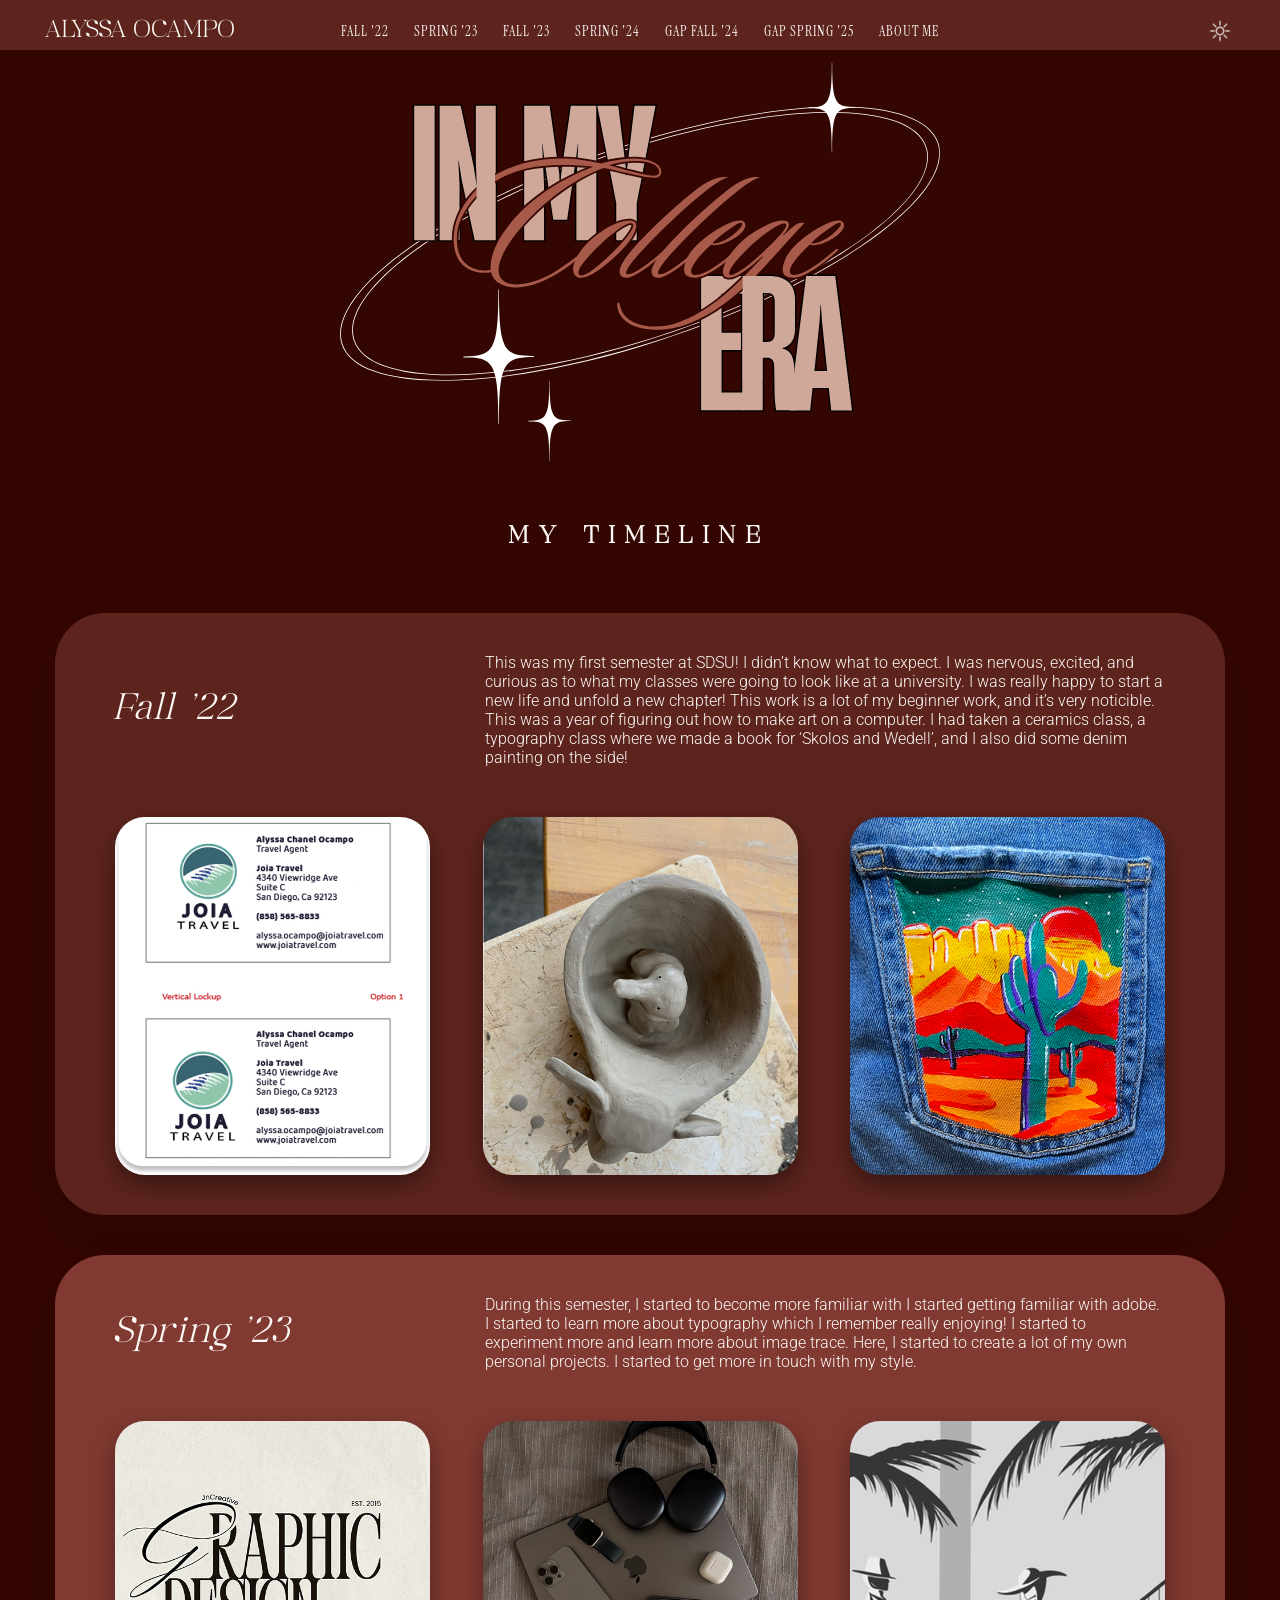
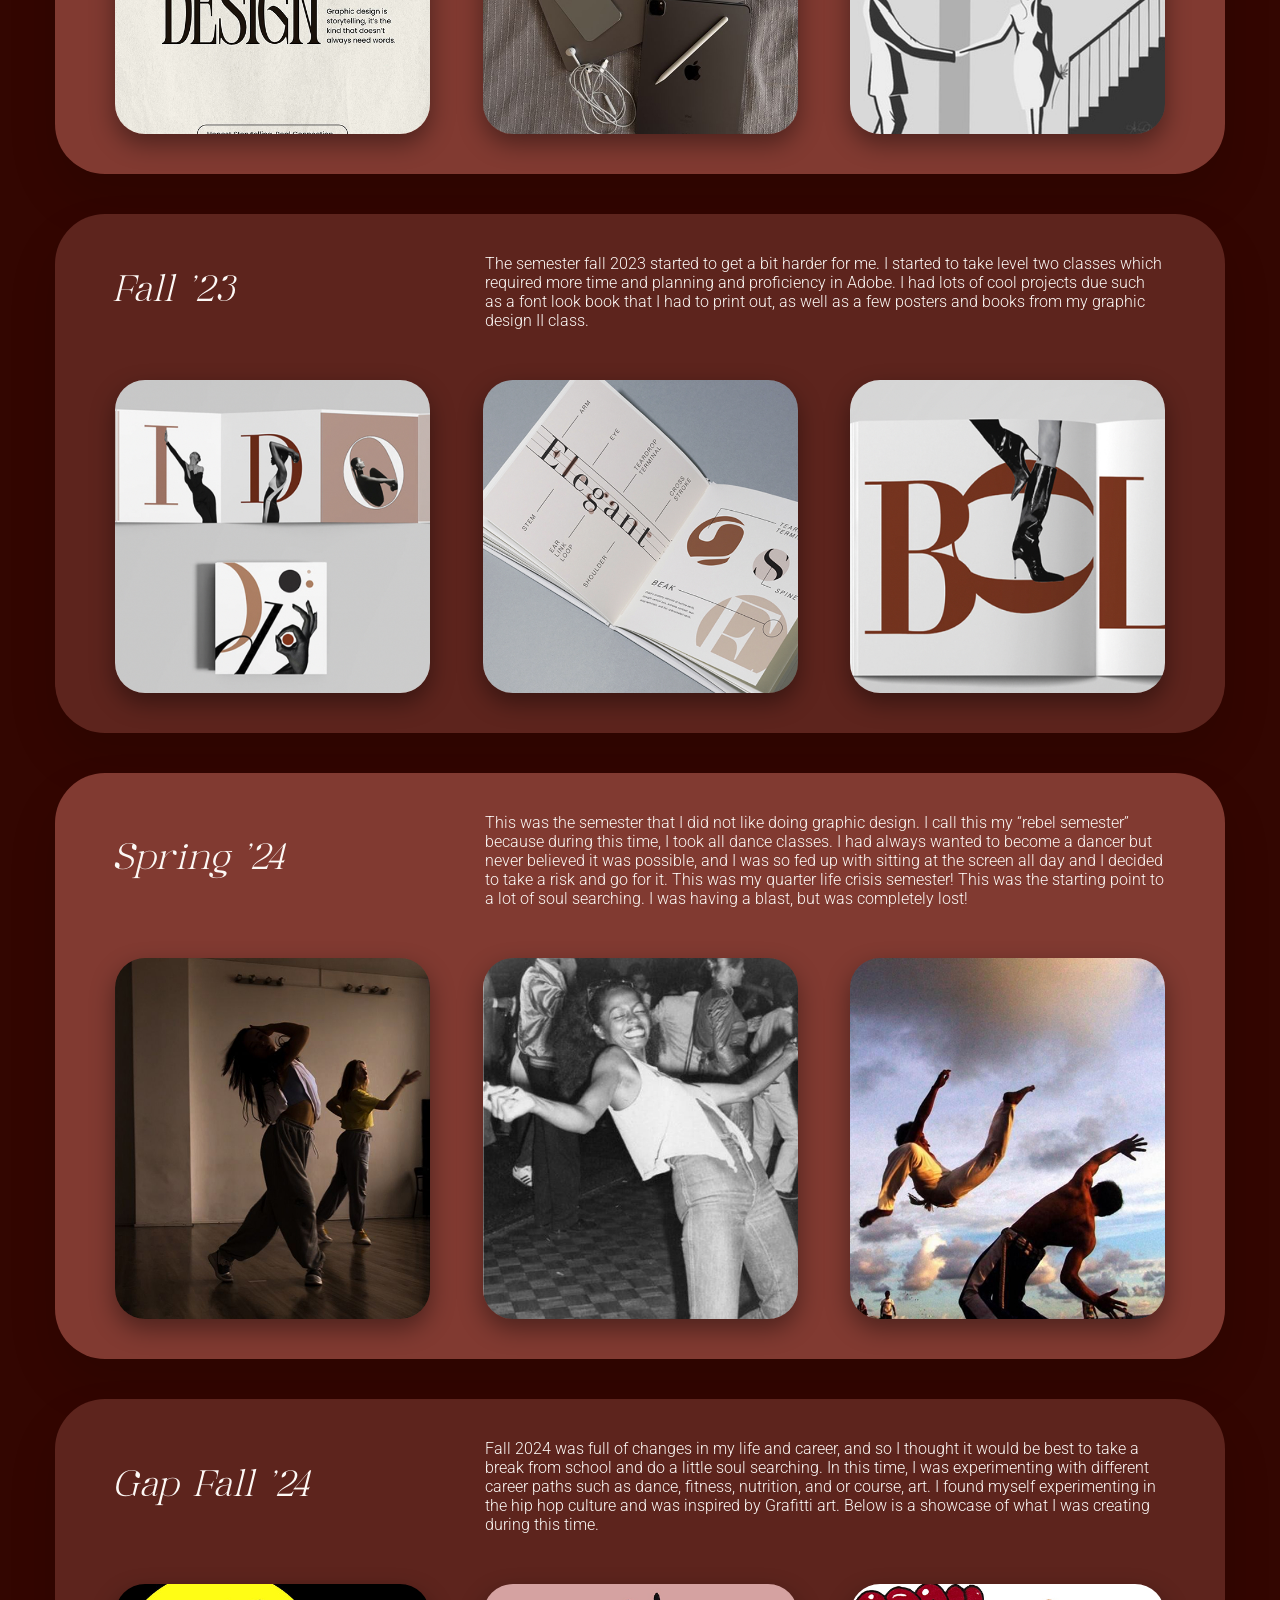
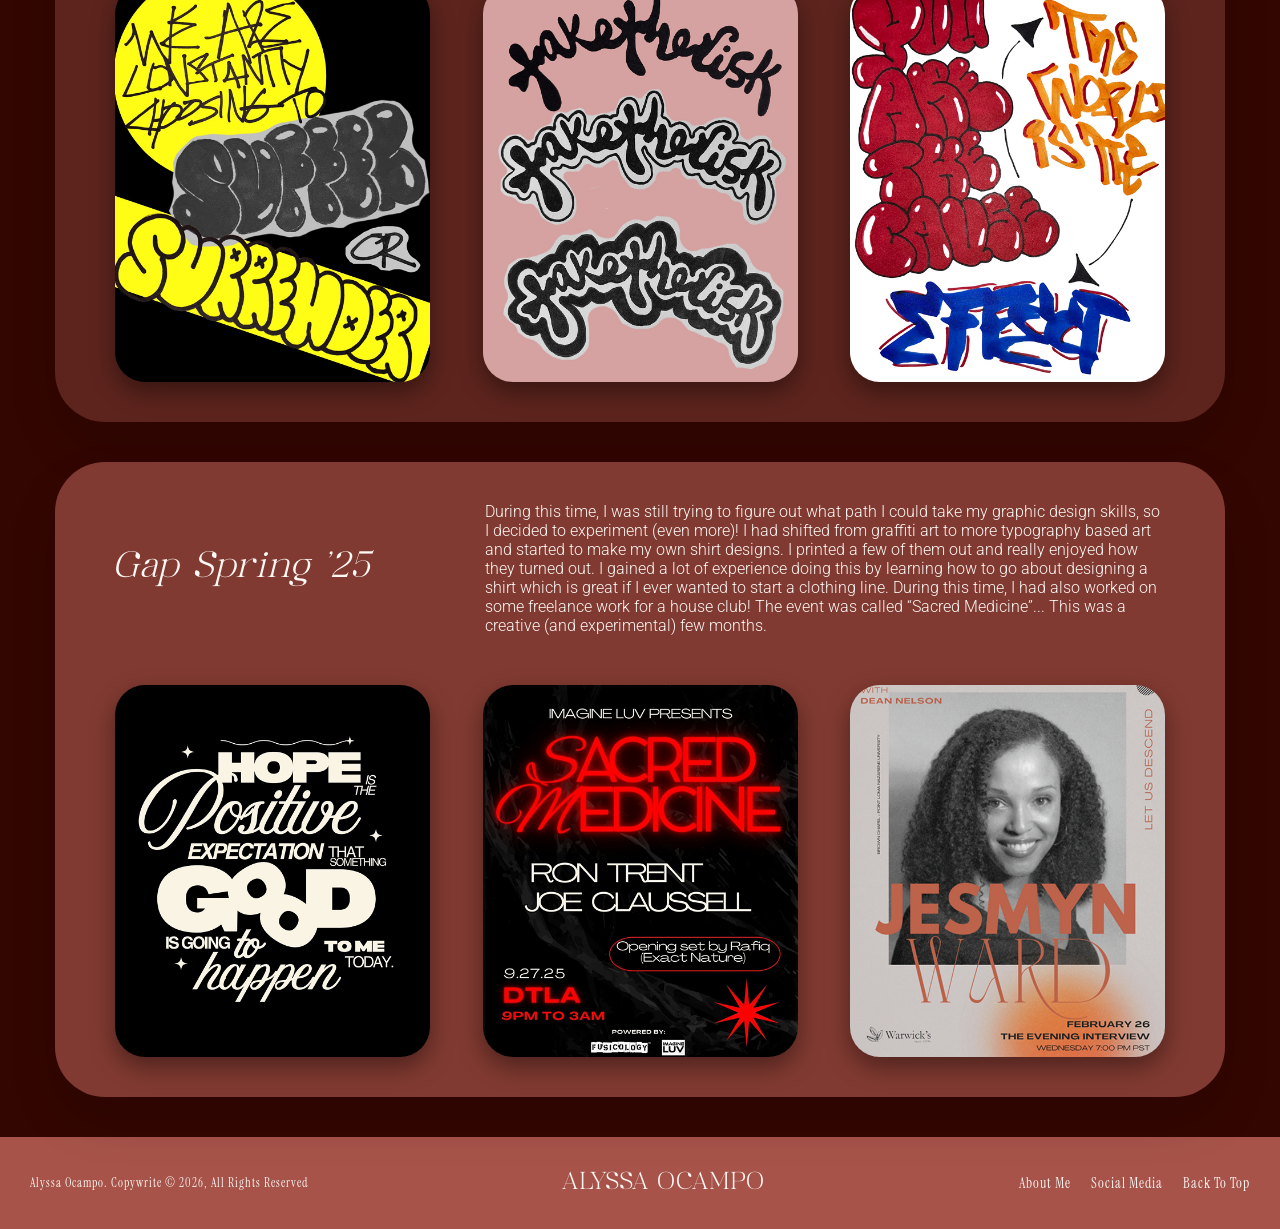
==== commit e0b657f8: "New updates" ====
--- a/index.html
+++ b/index.html
@@ -75,10 +75,11 @@
   </div>
 </section>
 
+
 <!-- FIRST SECTION 
  download images and name your images from figma... save as svg, put in root folder, follow example we did in class for the rest of my pics--> 
 <section id="section-1">
-  <div class="container-odd">
+  <div class="container-odd reveal">
 
 <div class="headline">
     <h2>Fall '22</h2>
@@ -95,7 +96,7 @@
 
 <!-- SECOND SECTION -->  
 <section id="section-2">
-  <div class="container-even">
+  <div class="container-even reveal">
 
 <div class="headline">    
   <h2>Spring '23</h2>
@@ -112,7 +113,7 @@
 
 <!-- THIRD SECTION -->  
 <section id="section-3">
-  <div class="container-odd">
+  <div class="container-odd reveal">
 
 <div class="headline">
     <h2>Fall '23</h2>
@@ -129,7 +130,7 @@
 
 <!-- FOURTH SECTION -->  
 <section id="section-4">
-  <div class="container-even">
+  <div class="container-even reveal">
 
   <div class="headline"> 
     <h2>Spring '24</h2>
@@ -146,7 +147,7 @@
 
 <!-- FIFTH SECTION -->  
 <section id="section-5">
-  <div class="container-odd">
+  <div class="container-odd reveal">
 
 <div class="headline">
     <h2>Gap Fall '24</h2>
@@ -163,7 +164,7 @@
 
 <!-- SIXTH SECTION -->  
 <section id="section-6">
-  <div class="container-even">
+  <div class="container-even reveal">
 
   <div class="headline">
       <h2>Gap Spring '25</h2>
--- a/css/styles.css
+++ b/css/styles.css
@@ -41,26 +41,6 @@
   background-color: #CFA899;
 }
 
-
-/* this affects the colege era logo*/ 
-
-.container {
-    width: 100%;
-    max-width: 1700px;
-    text-align: left;
-    margin: 0 auto;}
-
-  
-h1 {
-    font-size: 3em;
-}
-/* this is where the background color and height of my nav bar is */
-nav {
-background-color: #FCF8F5;
-height: 50px;
-position: relative;
-}
-
 /* this is my name in the nav bar */
 .headername {
   color:#5D241D;
@@ -68,6 +48,26 @@
   font-family: 'maiken';
   padding: 15px;
 }
+
+/* this affects the colege era logo*/ 
+
+.container {
+    width: 100%;
+    max-width: 1700px;
+    text-align: left;
+    margin: 0 auto;}
+
+  
+h1 {
+    font-size: 3em;
+}
+/* this is where the background color and height of my nav bar is */
+nav {
+background-color: #FCF8F5;
+height: 50px;
+position: relative;
+}
+
 
 .nav-bar-container {
   display: flex;
@@ -104,6 +104,30 @@
   transition: all 0.3s ease;
 }
 
+ .dropdown-style {
+  display: flex;
+  flex-direction: column;
+  align-items: center;
+  gap: 25px;
+  background-color: #FCF8F5;
+  padding: 25px 0;
+  width: 100%;
+}
+
+.dropdown {
+  display: none;
+  position: absolute; /* 🔥 THIS IS THE KEY */
+  left: 0;
+  width: 100%;
+  top: 50px;
+
+}
+
+.dropdown.active {
+  display: block;
+}
+
+
 
 .nav-right {
   display: flex;
@@ -112,9 +136,13 @@
   margin-left: auto;
 }
 
-.darkmoon {
+.toggle {
   width: 40px;
   height: 40px;
+}
+
+.lightsun {
+  display: none;
 }
 
 .nav-links {
@@ -137,6 +165,11 @@
   width: 600px;
   display: block;
   margin: 0 auto;
+}
+
+.college-era-dark {
+  display: none;
+  
 }
 
 .main-timeline {
@@ -247,6 +280,50 @@
   
   }
 
+  .collegeera {
+  width: 600px;
+  display: block;
+  margin: 0 auto;
+  transition: transform 0.3s ease; /* smooth animation */
+}
+
+.collegeera:hover {
+  transform: scale(1.05); /* zoom in slightly */
+  cursor: pointer;
+}
+
+.gallery-image {
+  border-radius: 30px;
+  object-fit: cover;
+  box-shadow: 0 10px 25px rgba(0, 0, 0, 0.1);
+  width: 30%;
+  transition: transform 0.4s ease, box-shadow 0.4s ease;
+}
+
+.gallery-image:hover {
+  transform: translateY(-10px) scale(1.05);
+  box-shadow: 0 25px 50px rgba(0, 0, 0, 0.25);
+  cursor: pointer;
+}
+
+.gallery:hover .gallery-image {
+  opacity: 0.5;
+}
+
+.gallery .gallery-image:hover {
+  opacity: 1;
+}
+
+.reveal {
+  opacity: 0;
+  transform: translateY(40px);
+  transition: all 0.8s ease;
+}
+
+.reveal.active {
+  opacity: 1;
+  transform: translateY(0);
+}
 
 
 
@@ -276,6 +353,7 @@
   position: absolute; /* 🔥 THIS IS THE KEY */
   left: 0;
   width: 100%;
+  top: 50px;
 
 }
 
@@ -298,6 +376,15 @@
   background-color: #FCF8F5;
   height: 80px;
 }
+
+.nav-links {
+  display: flex;
+  gap: 25px;              /* space between links */
+  position: absolute;     /* lets it truly center */
+  left: 50%;
+  letter-spacing: 1px;
+}
+
 
 
 .nav-links {
@@ -316,13 +403,6 @@
 }
 
 
-
-.headername {
-  color: #5D241D;
-  font-size: 20px;
-  font-family: 'maiken';
-}
-
 .main-nav a {
   text-decoration: none;
   color: #5D241D;
@@ -333,6 +413,9 @@
   height: 50px;
 }
 
+
+
+
 #about-section {
   background-color: #CFA899;
   padding: 50px 0;              /*this is the space between the nav bar and about me*/
@@ -341,11 +424,11 @@
 }
 
 .about-wrapper {
-  display:flex;
-  align-items: center;
+  display: flex;
+  flex-direction: row; /* 🔥 FIX */
+  align-items: center;
+  justify-content: center;
   gap: 80px;
-  justify-content: center;
-  padding: 0 30px; /*space between the left and right */
 }
 
 .group-about-title-right {
@@ -353,8 +436,16 @@
   flex-direction: column;
 }
 
+.about-title {
+  display:block;
+}
+
+.about-title-dark {
+  display: none;
+}
+
 .me {
-  width: 425px;
+  width: 500px;
   border-radius: 45px;
   justify-content: center;
   align-items: center;
@@ -376,9 +467,8 @@
 }
 
 .about-content-paragraphs {
-  display:flex;
   flex-flow:column;
-  gap: 25px;
+  display: flex;
 }
 .faqheading {
   width: 500px;
@@ -400,6 +490,17 @@
   max-width: 1100px;
   margin: 0 auto;
 }
+
+
+
+
+
+
+
+
+
+
+
 
 /*faqs TITLE*/
 
@@ -428,6 +529,8 @@
 text-align: center;
 font-size: 14px;
 width: 800px;
+display: flex;
+align-items: center;
 }
 
 .question {
@@ -435,10 +538,11 @@
   max-width: 600px;
   margin: 0 auto;   /* 🔥 centers the pill */
   text-align: center;
+  color: #FCF8F5;
 }
 
 .question:hover {
-  background-color: #e8ded7;
+  background-color: #A5493F;
 }
 
 /* this is styling my ANSWER */
@@ -449,6 +553,92 @@
   text-align: center;
   font-size: 13px;
   padding: 15px 20px;
+  color:#FCF8F5;
+}
+
+.faq-right {
+  flex: 1;
+}
+
+
+/* this is removing the default arrow on my page*/
+summary {
+  list-style: none;
+  cursor: pointer;
+}
+
+/* This is styling the bubble questions*/
+
+.icon::after {
+  content: "\002B"; /* + */
+}
+
+details[open] .icon::after {
+  content: "\2212"; /* real minus */
+}
+
+/* vertical line */
+.icon::after {
+  content: "+";
+  font-size: 18px;
+  color: #5D241D;
+  font-family: Arial, sans-serif;
+  font-weight: bold;
+}
+
+.icon {
+  display: flex;
+  align-items: center;
+  justify-content: center;
+  width: 20px;
+}
+
+/* ICON BASE */
+.icon {
+  width: 14px;
+  height: 14px;
+  position: relative;
+  color: #5D241D;
+}
+
+
+.question {
+  width: 100%;
+  max-width: 600px;
+  margin: 0 auto;   /* 🔥 centers the pill */
+  text-align: center;
+  color: #5D241D;
+  display: flex;
+  position: relative;
+  background-color: #FCF8F5;
+}
+
+.question {
+
+padding: 10px 20px;
+border-radius: 30px;
+text-align: center;
+font-size: 14px;
+width: 800px;
+justify-content: space-between;
+align-items: center;
+margin: 0 auto;   /* 🔥 centers the pill */
+  
+}
+
+.question:hover {
+  background-color: #e8ded7;
+}
+
+/* this is styling my ANSWER */
+.answer {
+  width: 100%;
+  max-width: 600px;
+  margin: 0 auto;         
+  text-align: center;
+  font-size: 13px;
+  padding: 15px 20px;
+  color:#5D241D;
 }
 
 .faq-right {
@@ -488,6 +678,4 @@
   }
 
 
-
-
-  + 
